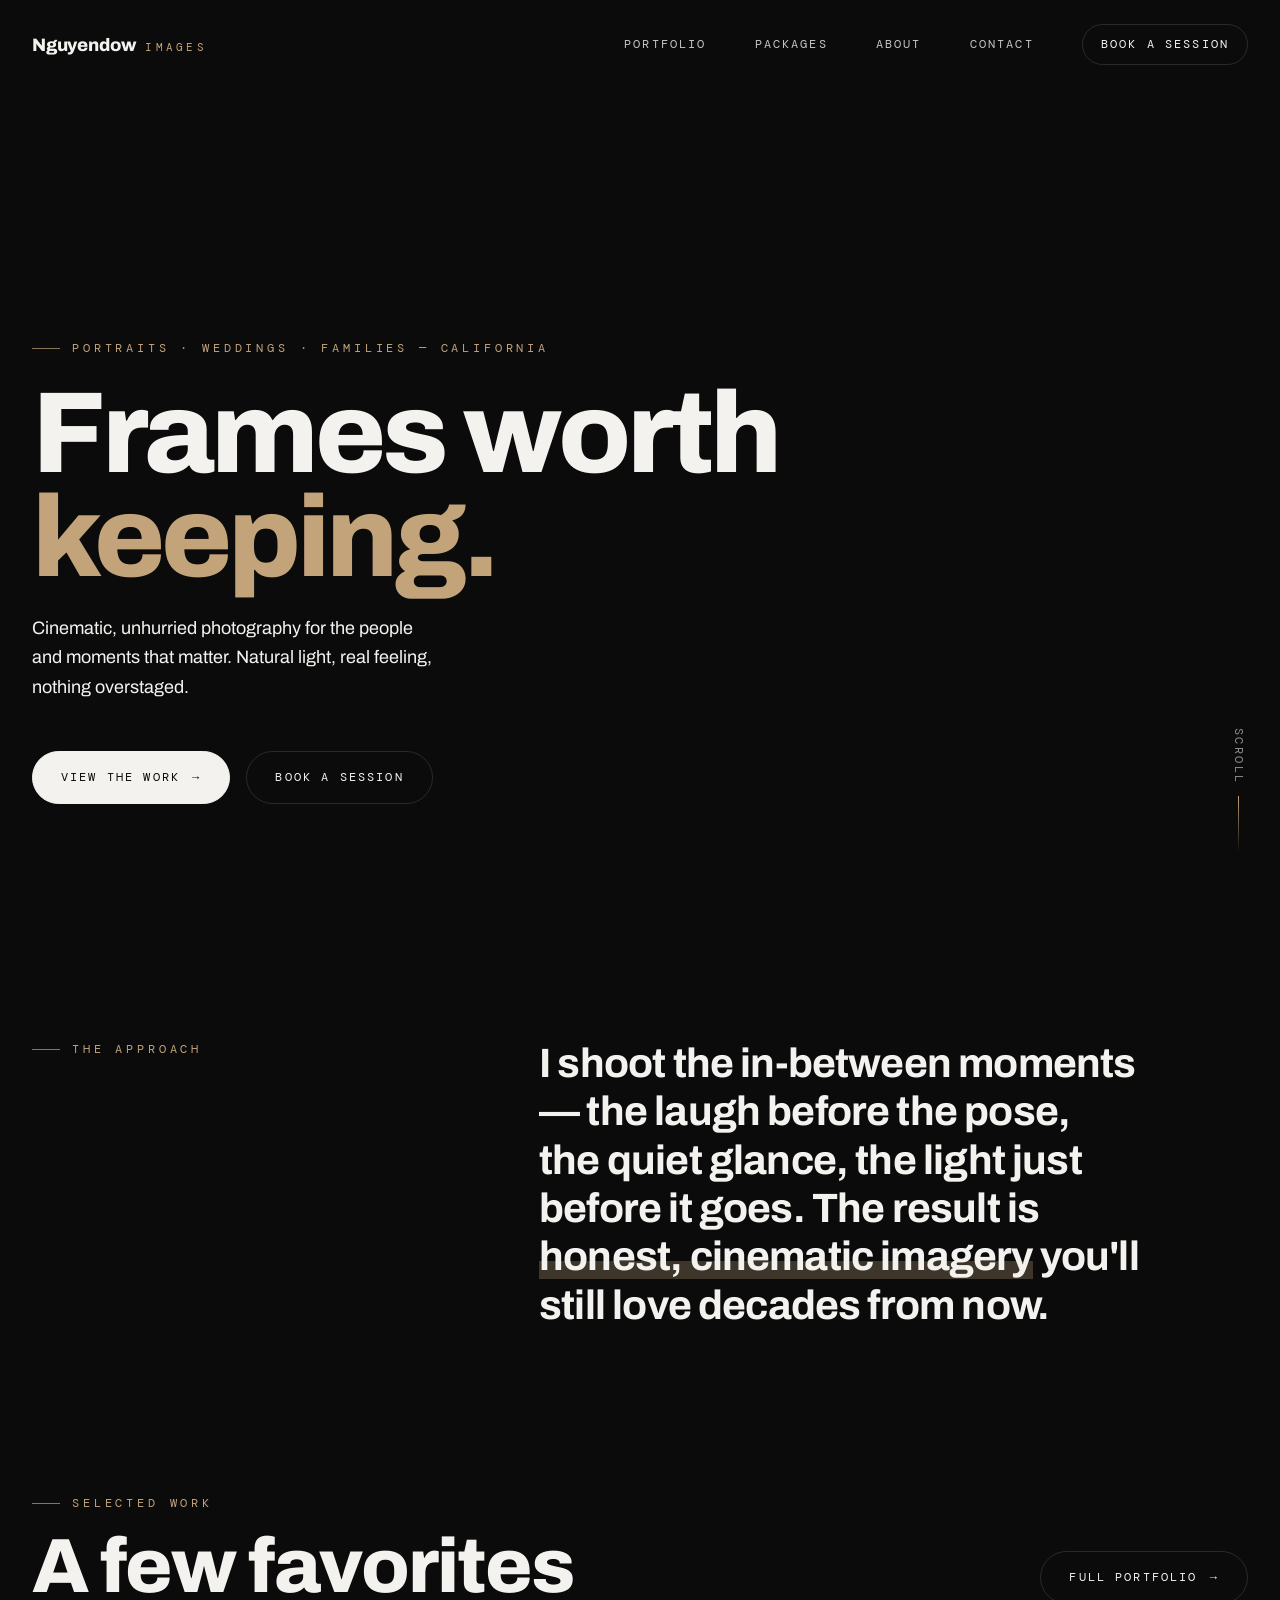
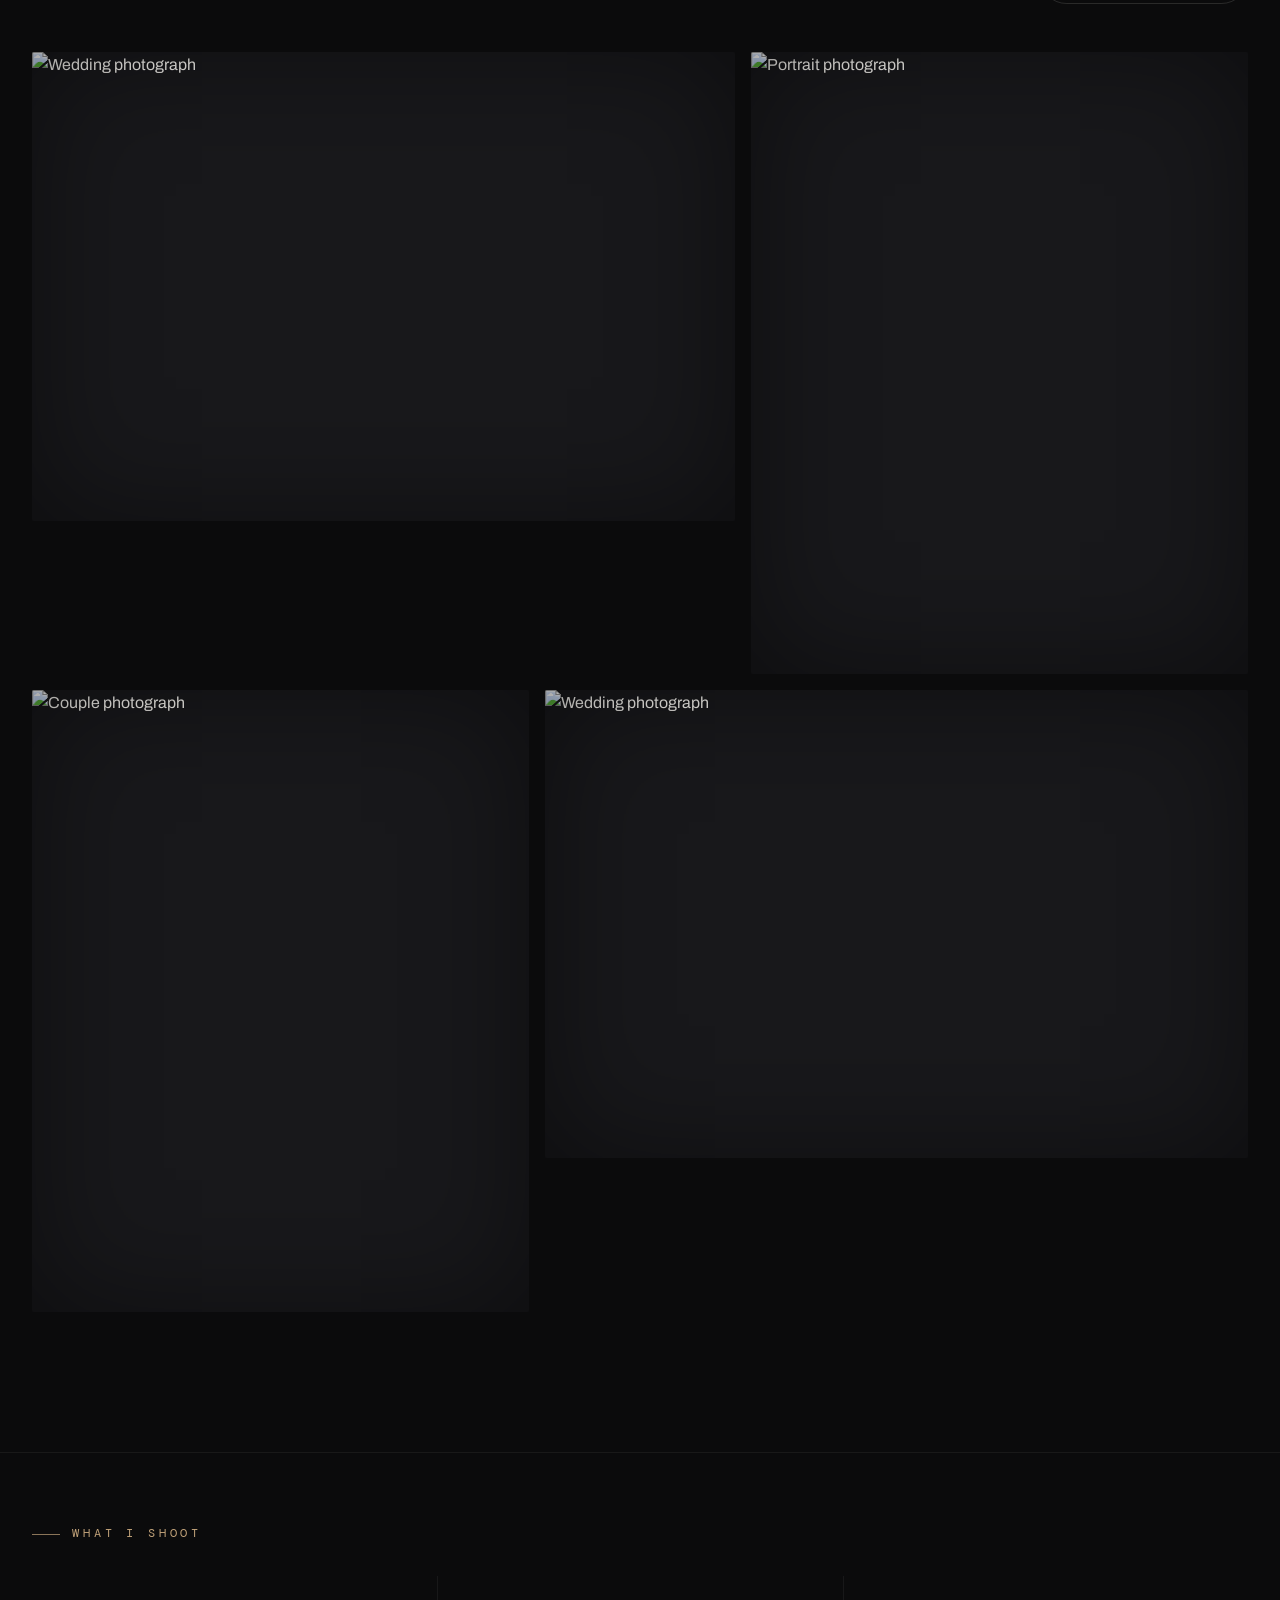
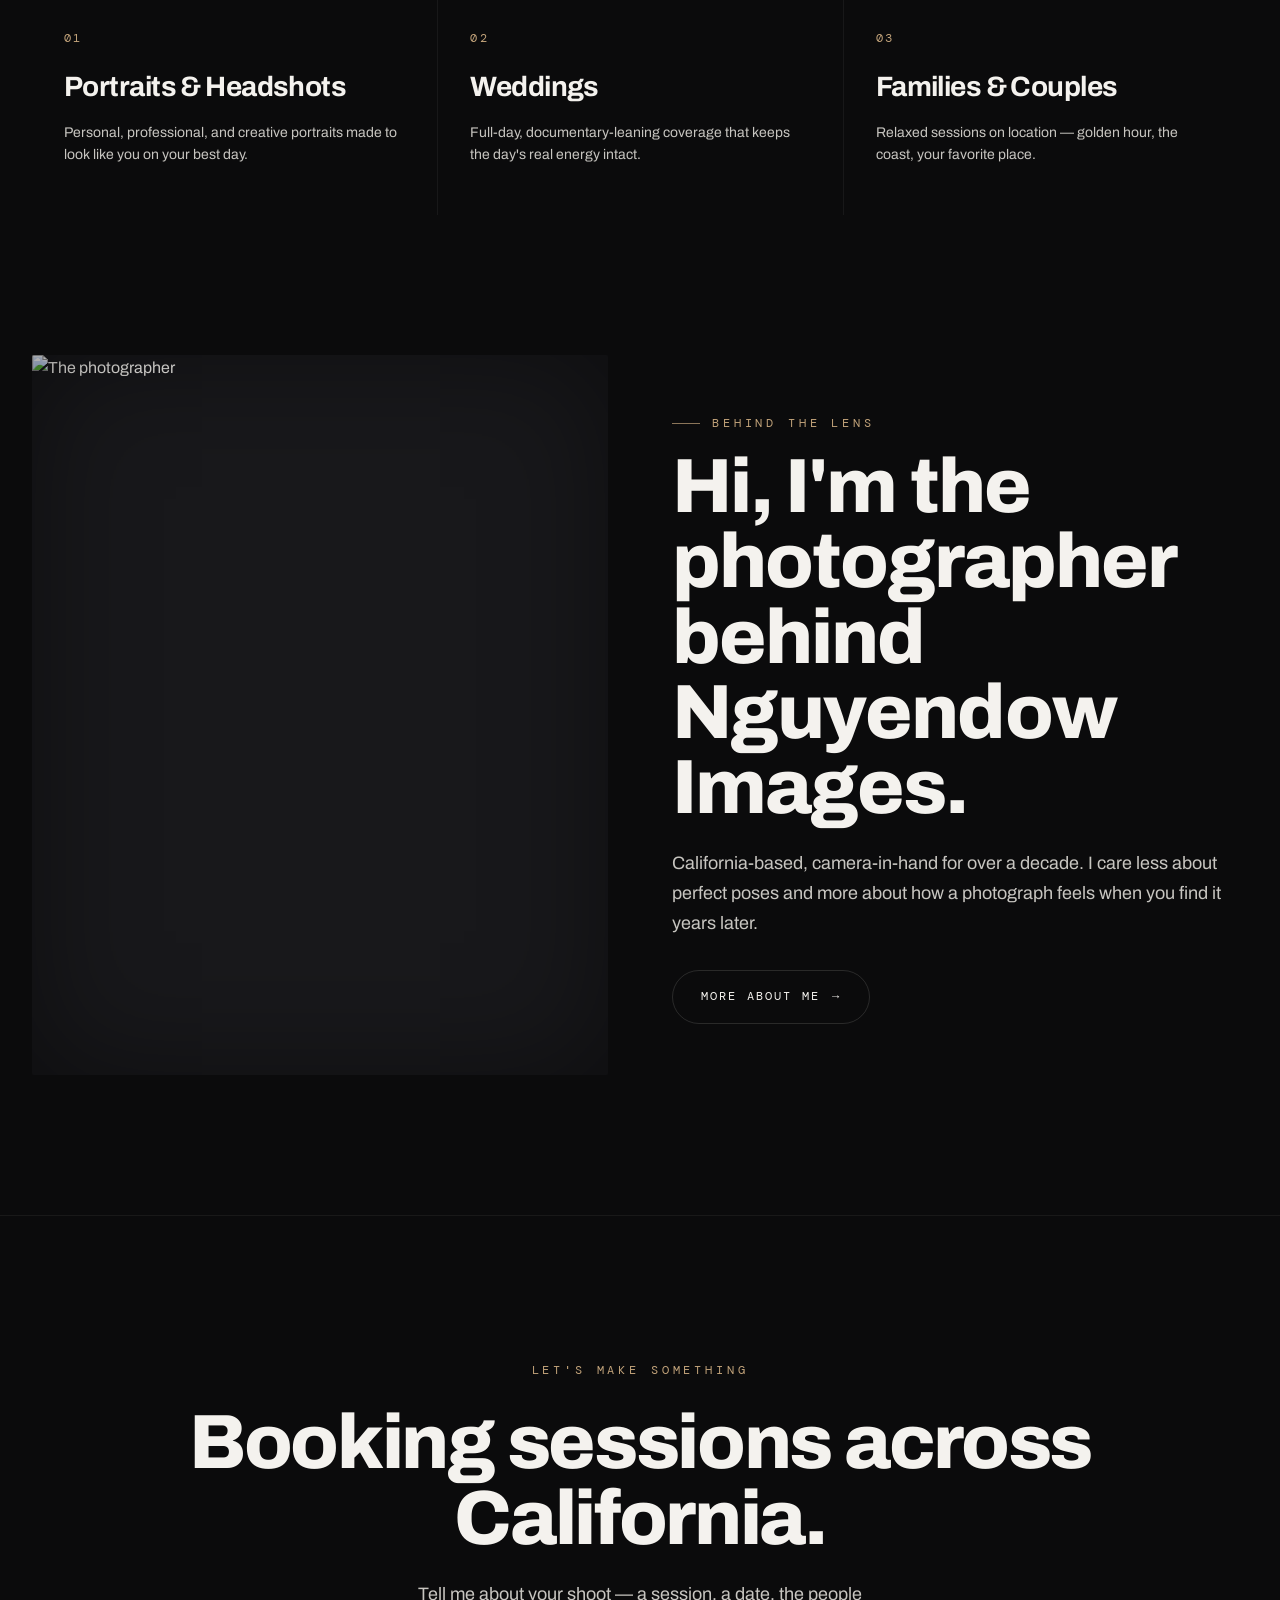
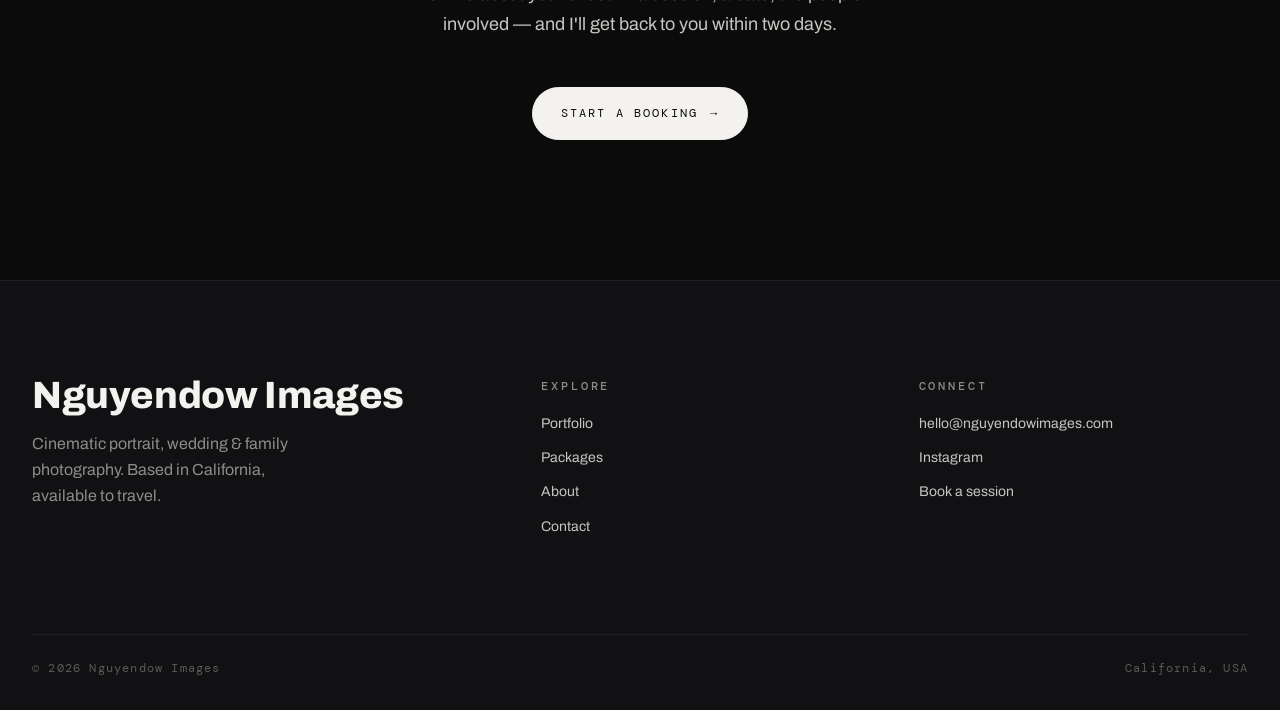
==== index.html @ 04799513 "Add files via upload" ====
<!DOCTYPE html>
<html lang="en">
<head>
<meta charset="UTF-8" />
<meta name="viewport" content="width=device-width, initial-scale=1.0" />
<title>Nguyendow Images — Cinematic Photography · California</title>
<meta name="description" content="Cinematic portrait, wedding, and family photography based in California. Frames worth keeping." />
<link rel="preconnect" href="https://fonts.googleapis.com" />
<link rel="preconnect" href="https://fonts.gstatic.com" crossorigin />
<link rel="stylesheet" href="styles.css" />
<style>
  /* ---- HERO ---- */
  .hero { position: relative; min-height: 100svh; display: flex; align-items: flex-end; overflow: hidden; }
  .hero-bg { position: absolute; inset: 0; z-index: 0; }
  .hero-bg img { width: 100%; height: 100%; object-fit: cover; transform: scale(1.04); animation: heroPan 22s ease-in-out infinite alternate; }
  @keyframes heroPan { from { transform: scale(1.04) translate3d(0,0,0); } to { transform: scale(1.12) translate3d(-2%, -1.5%, 0); } }
  @media (prefers-reduced-motion: reduce){ .hero-bg img { animation: none; } }
  .hero-bg::after { content:""; position:absolute; inset:0;
    background: linear-gradient(180deg, rgba(11,11,12,0.55) 0%, rgba(11,11,12,0.15) 35%, rgba(11,11,12,0.35) 70%, rgba(11,11,12,0.95) 100%); }
  .hero-inner { position: relative; z-index: 2; width: 100%; max-width: var(--max); margin-inline: auto; padding: 120px var(--sp-6) var(--sp-9); }
  .hero h1 { font-size: var(--fs-hero); font-weight: 800; line-height: 0.9; letter-spacing: -0.035em; max-width: 14ch; margin: var(--sp-5) 0 var(--sp-5); }
  .hero h1 em { font-style: normal; color: var(--accent); }
  .hero .lead { max-width: 46ch; color: var(--text); }
  .hero-cta { display: flex; flex-wrap: wrap; gap: var(--sp-4); margin-top: var(--sp-7); }
  .scroll-cue { position: absolute; right: var(--sp-6); bottom: var(--sp-7); z-index: 2; font-family: var(--mono); font-size: var(--fs-xs); letter-spacing: 0.2em; text-transform: uppercase; color: var(--text-2); writing-mode: vertical-rl; display: flex; align-items: center; gap: var(--sp-3); }
  .scroll-cue::after { content:""; display:block; width: 1px; height: 56px; background: linear-gradient(var(--accent), transparent); }
  @media (max-width: 880px){ .scroll-cue { display: none; } }

  /* ---- statement ---- */
  .statement { display: grid; grid-template-columns: 1fr 1.6fr; gap: var(--sp-8); align-items: start; }
  .statement .big { font-family: var(--display); font-weight: 700; font-size: clamp(1.7rem, 3.2vw, 2.7rem); line-height: 1.18; letter-spacing: -0.02em; color: var(--text); text-wrap: balance; }
  .statement .big mark { background: linear-gradient(transparent 60%, rgba(194,163,122,0.28) 60%); color: inherit; }
  @media (max-width: 880px){ .statement { grid-template-columns: 1fr; gap: var(--sp-5); } }

  /* ---- selected work ---- */
  .work-head { display: flex; justify-content: space-between; align-items: flex-end; gap: var(--sp-5); margin-bottom: var(--sp-7); }
  .work-grid { display: grid; grid-template-columns: repeat(12, 1fr); gap: var(--sp-4); }
  .work-grid .frame { border-radius: 2px; }
  .w-a { grid-column: span 7; aspect-ratio: 3/2; }
  .w-b { grid-column: span 5; aspect-ratio: 4/5; }
  .w-c { grid-column: span 5; aspect-ratio: 4/5; }
  .w-d { grid-column: span 7; aspect-ratio: 3/2; }
  .w-cap { position: absolute; left: var(--sp-4); bottom: var(--sp-4); z-index: 3; font-family: var(--mono); font-size: var(--fs-xs); letter-spacing: 0.18em; text-transform: uppercase; color: var(--text); opacity: 0; transform: translateY(8px); transition: opacity .4s var(--ease), transform .4s var(--ease); }
  .frame:hover .w-cap { opacity: 1; transform: none; }
  @media (max-width: 720px){ .w-a, .w-b, .w-c, .w-d { grid-column: span 12; } }

  /* ---- services ---- */
  .services { border-top: 1px solid var(--line-2); }
  .svc-grid { display: grid; grid-template-columns: repeat(3, 1fr); }
  .svc { padding: var(--sp-7) var(--sp-6); border-left: 1px solid var(--line-2); transition: background .5s var(--ease); }
  .svc:first-child { border-left: 0; }
  .svc:hover { background: var(--bg-1); }
  .svc .num { font-family: var(--mono); font-size: var(--fs-xs); letter-spacing: 0.2em; color: var(--accent); }
  .svc h3 { font-size: var(--fs-xl); margin: var(--sp-4) 0 var(--sp-3); }
  .svc p { font-size: var(--fs-sm); margin: 0; }
  @media (max-width: 880px){ .svc-grid { grid-template-columns: 1fr; } .svc { border-left: 0; border-top: 1px solid var(--line-2); } .svc:first-child { border-top: 0; } }

  /* ---- about teaser ---- */
  .about-teaser { display: grid; grid-template-columns: 1fr 1fr; gap: var(--sp-8); align-items: center; }
  .about-teaser .frame { aspect-ratio: 4/5; border-radius: 2px; }
  @media (max-width: 880px){ .about-teaser { grid-template-columns: 1fr; gap: var(--sp-6); } }

  /* ---- CTA band ---- */
  .cta-band { text-align: center; border-top: 1px solid var(--line-2); }
  .cta-band h2 { font-size: var(--fs-3xl); font-weight: 800; letter-spacing: -0.03em; line-height: 0.98; margin-bottom: var(--sp-5); }
  .cta-band p { max-width: 48ch; margin-inline: auto; }
</style>
</head>
<body>

<!-- NAV -->
<nav class="nav">
  <a class="brand" href="index.html">Nguyendow<span class="mark">Images</span></a>
  <div class="nav-links" id="navLinks">
    <a href="gallery.html">Portfolio</a>
    <a href="packages.html">Packages</a>
    <a href="about.html">About</a>
    <a href="contact.html">Contact</a>
    <a href="contact.html" class="nav-cta">Book a session</a>
  </div>
  <button class="nav-toggle" aria-label="Menu" aria-expanded="false"><span></span><span></span><span></span></button>
</nav>

<!-- HERO -->
<header class="hero" data-screen-label="Landing — Hero">
  <div class="hero-bg"><img src="images/hero.jpg" alt="" /></div>
  <div class="hero-inner">
    <span class="eyebrow">Portraits · Weddings · Families — California</span>
    <h1 class="display">Frames worth <em>keeping.</em></h1>
    <p class="lead">Cinematic, unhurried photography for the people and moments that matter. Natural light, real feeling, nothing overstaged.</p>
    <div class="hero-cta">
      <a href="gallery.html" class="btn">View the work <span class="arr">→</span></a>
      <a href="contact.html" class="btn ghost">Book a session</a>
    </div>
  </div>
  <div class="scroll-cue">Scroll</div>
</header>

<!-- STATEMENT -->
<section class="section">
  <div class="wrap statement reveal">
    <span class="eyebrow">The approach</span>
    <p class="big">I shoot the in-between moments — the laugh before the pose, the quiet glance, the light just before it goes. The result is <mark>honest, cinematic imagery</mark> you'll still love decades from now.</p>
  </div>
</section>

<!-- SELECTED WORK -->
<section class="section" style="padding-top:0;">
  <div class="wrap">
    <div class="work-head reveal">
      <div>
        <span class="eyebrow">Selected work</span>
        <h2 class="section-title" style="margin-top:var(--sp-4);">A few favorites</h2>
      </div>
      <a href="gallery.html" class="btn ghost">Full portfolio <span class="arr">→</span></a>
    </div>
    <div class="work-grid reveal">
      <a href="gallery.html" class="frame w-a zoom"><img src="images/g2.jpg" alt="Wedding photograph" /><span class="w-cap">Wedding · Sonoma</span></a>
      <a href="gallery.html" class="frame w-b zoom"><img src="images/g1.jpg" alt="Portrait photograph" /><span class="w-cap">Portrait · Studio</span></a>
      <a href="gallery.html" class="frame w-c zoom"><img src="images/g4.jpg" alt="Couple photograph" /><span class="w-cap">Couple · Big Sur</span></a>
      <a href="gallery.html" class="frame w-d zoom"><img src="images/g8.jpg" alt="Wedding photograph" /><span class="w-cap">Wedding · Napa</span></a>
    </div>
  </div>
</section>

<!-- SERVICES -->
<section class="services">
  <div class="wrap" style="padding-block: var(--sp-8) 0;">
    <span class="eyebrow reveal">What I shoot</span>
  </div>
  <div class="wrap svc-grid reveal" style="margin-top: var(--sp-6);">
    <div class="svc">
      <span class="num">01</span>
      <h3>Portraits &amp; Headshots</h3>
      <p>Personal, professional, and creative portraits made to look like you on your best day.</p>
    </div>
    <div class="svc">
      <span class="num">02</span>
      <h3>Weddings</h3>
      <p>Full-day, documentary-leaning coverage that keeps the day's real energy intact.</p>
    </div>
    <div class="svc">
      <span class="num">03</span>
      <h3>Families &amp; Couples</h3>
      <p>Relaxed sessions on location — golden hour, the coast, your favorite place.</p>
    </div>
  </div>
</section>

<!-- ABOUT TEASER -->
<section class="section">
  <div class="wrap about-teaser">
    <div class="frame zoom reveal"><img src="images/about.jpg" alt="The photographer" /></div>
    <div class="reveal">
      <span class="eyebrow">Behind the lens</span>
      <h2 class="section-title" style="margin: var(--sp-4) 0 var(--sp-5);">Hi, I'm the photographer behind Nguyendow Images.</h2>
      <p class="lead">California-based, camera-in-hand for over a decade. I care less about perfect poses and more about how a photograph feels when you find it years later.</p>
      <a href="about.html" class="btn ghost" style="margin-top: var(--sp-4);">More about me <span class="arr">→</span></a>
    </div>
  </div>
</section>

<!-- CTA BAND -->
<section class="section cta-band">
  <div class="wrap reveal">
    <span class="eyebrow no-rule" style="justify-content:center;">Let's make something</span>
    <h2 style="margin-top: var(--sp-5);">Booking sessions across California.</h2>
    <p class="lead">Tell me about your shoot — a session, a date, the people involved — and I'll get back to you within two days.</p>
    <a href="contact.html" class="btn" style="margin-top: var(--sp-6);">Start a booking <span class="arr">→</span></a>
  </div>
</section>

<!-- FOOTER -->
<footer class="footer">
  <div class="wrap">
    <div class="footer-grid">
      <div>
        <div class="brand display">Nguyendow Images</div>
        <p class="muted" style="max-width: 32ch; margin-top: var(--sp-3);">Cinematic portrait, wedding &amp; family photography. Based in California, available to travel.</p>
      </div>
      <div>
        <h4>Explore</h4>
        <div class="footer-links">
          <a href="gallery.html">Portfolio</a>
          <a href="packages.html">Packages</a>
          <a href="about.html">About</a>
          <a href="contact.html">Contact</a>
        </div>
      </div>
      <div>
        <h4>Connect</h4>
        <div class="footer-links">
          <a href="mailto:hello@nguyendowimages.com">hello@nguyendowimages.com</a>
          <a href="https://instagram.com" target="_blank" rel="noopener">Instagram</a>
          <a href="contact.html">Book a session</a>
        </div>
      </div>
    </div>
    <div class="footer-bottom">
      <span>© 2026 Nguyendow Images</span>
      <span>California, USA</span>
    </div>
  </div>
</footer>

<script src="site.js"></script>
</body>
</html>
---- styles.css ----
/* =========================================================================
   Nguyendow Images — cinematic, editorial, dark.
   Shared stylesheet for all pages.
   ========================================================================= */

@import url('https://fonts.googleapis.com/css2?family=Archivo:wght@400;500;600;700;800;900&family=DM+Mono:wght@400;500&display=swap');

:root {
  /* ---- Ink & surface ---- */
  --bg:        #0B0B0C;
  --bg-1:      #111113;
  --bg-2:      #18181B;
  --bg-3:      #1F1F23;

  --text:      #F4F2EE;
  --text-1:    #C7C5C0;
  --text-2:    #8E8C88;
  --text-3:    #5C5A57;

  --line:      rgba(244,242,238,0.13);
  --line-2:    rgba(244,242,238,0.06);

  /* ---- single muted brass accent ---- */
  --accent:    #C2A37A;
  --accent-1:  #DAC0A0;

  /* ---- type ---- */
  --display:   'Archivo', system-ui, sans-serif;
  --body:      'Archivo', system-ui, sans-serif;
  --mono:      'DM Mono', ui-monospace, monospace;

  /* ---- scale ---- */
  --fs-xs:   12px;
  --fs-sm:   14px;
  --fs-base: 16px;
  --fs-md:   18px;
  --fs-lg:   22px;
  --fs-xl:   28px;
  --fs-2xl:  38px;
  --fs-3xl:  clamp(2.6rem, 6vw, 5rem);
  --fs-hero: clamp(3rem, 9vw, 8.5rem);

  /* ---- spacing ---- */
  --sp-1: 4px;  --sp-2: 8px;  --sp-3: 12px; --sp-4: 16px;
  --sp-5: 24px; --sp-6: 32px; --sp-7: 48px; --sp-8: 64px;
  --sp-9: 96px; --sp-10: 140px;

  --max:     1320px;
  --max-read: 720px;

  --ease:    cubic-bezier(0.22, 1, 0.36, 1);
  --dur:     .5s;
}

*, *::before, *::after { box-sizing: border-box; }

html { scroll-behavior: smooth; }

body {
  margin: 0;
  background: var(--bg);
  color: var(--text);
  font-family: var(--body);
  font-size: var(--fs-base);
  line-height: 1.6;
  -webkit-font-smoothing: antialiased;
  text-rendering: optimizeLegibility;
  overflow-x: hidden;
}

img { display: block; max-width: 100%; }
a { color: inherit; text-decoration: none; }

::selection { background: var(--accent); color: #0B0B0C; }

/* ---- type primitives ---- */
.eyebrow {
  font-family: var(--mono);
  font-size: var(--fs-xs);
  letter-spacing: 0.32em;
  text-transform: uppercase;
  color: var(--accent);
  display: inline-flex;
  align-items: center;
  gap: var(--sp-3);
}
.eyebrow::before {
  content: "";
  width: 28px;
  height: 1px;
  background: var(--accent);
  opacity: .7;
}
.eyebrow.no-rule::before { display: none; }

.display {
  font-family: var(--display);
  font-weight: 800;
  letter-spacing: -0.025em;
  line-height: 0.94;
  margin: 0;
  text-wrap: balance;
}

h1, h2, h3 { font-family: var(--display); margin: 0; letter-spacing: -0.02em; }

.section-title {
  font-weight: 800;
  font-size: var(--fs-3xl);
  line-height: 0.98;
  letter-spacing: -0.025em;
  text-wrap: balance;
}

p { margin: 0 0 var(--sp-4); color: var(--text-1); text-wrap: pretty; }
p.lead { font-size: var(--fs-md); color: var(--text-1); line-height: 1.65; }

.muted { color: var(--text-2); }
.accent { color: var(--accent); }

/* ---- layout ---- */
.wrap { width: 100%; max-width: var(--max); margin-inline: auto; padding-inline: var(--sp-6); }
.section { padding-block: var(--sp-10); }
@media (max-width: 720px){ .section { padding-block: var(--sp-9); } }

.divider { height: 1px; background: var(--line-2); border: 0; margin: 0; }

/* =========================================================================
   NAV
   ========================================================================= */
.nav {
  position: fixed; inset: 0 0 auto 0; z-index: 100;
  display: flex; align-items: center; justify-content: space-between;
  padding: var(--sp-5) var(--sp-6);
  transition: background var(--dur) var(--ease), padding var(--dur) var(--ease), border-color var(--dur) var(--ease);
  border-bottom: 1px solid transparent;
}
.nav.scrolled {
  background: rgba(11,11,12,0.82);
  backdrop-filter: blur(14px) saturate(140%);
  -webkit-backdrop-filter: blur(14px) saturate(140%);
  border-bottom-color: var(--line-2);
  padding-block: var(--sp-4);
}
.brand {
  font-family: var(--display);
  font-weight: 800;
  font-size: var(--fs-md);
  letter-spacing: -0.01em;
  display: flex; align-items: baseline; gap: .55em;
  line-height: 1;
}
.brand .mark {
  font-family: var(--mono);
  font-weight: 400;
  font-size: 11px;
  letter-spacing: 0.3em;
  color: var(--accent);
  text-transform: uppercase;
}
.nav-links { display: flex; align-items: center; gap: var(--sp-7); }
.nav-links a {
  font-family: var(--mono);
  font-size: var(--fs-xs);
  letter-spacing: 0.18em;
  text-transform: uppercase;
  color: var(--text-1);
  position: relative;
  padding-block: 4px;
  transition: color var(--dur) var(--ease);
}
.nav-links a::after {
  content:""; position:absolute; left:0; bottom:-2px; height:1px; width:0;
  background: var(--accent); transition: width .35s var(--ease);
}
.nav-links a:hover { color: var(--text); }
.nav-links a:hover::after, .nav-links a[aria-current="page"]::after { width: 100%; }
.nav-links a[aria-current="page"] { color: var(--text); }

.nav-cta {
  font-family: var(--mono) !important;
  border: 1px solid var(--line);
  border-radius: 999px;
  padding: 10px 18px !important;
  color: var(--text) !important;
  transition: border-color var(--dur) var(--ease), background var(--dur) var(--ease), color var(--dur) var(--ease);
}
.nav-cta::after { display: none !important; }
.nav-cta:hover { background: var(--accent); border-color: var(--accent); color: #0B0B0C !important; }

.nav-toggle { display: none; background: none; border: 0; cursor: pointer; padding: 8px; }
.nav-toggle span { display:block; width: 26px; height: 2px; background: var(--text); margin: 5px 0; transition: transform .3s var(--ease), opacity .3s var(--ease); }

@media (max-width: 880px){
  .nav-toggle { display: block; z-index: 120; }
  .nav-links {
    position: fixed; inset: 0; flex-direction: column;
    justify-content: center; gap: var(--sp-6);
    background: rgba(11,11,12,0.97);
    backdrop-filter: blur(8px);
    transform: translateY(-100%);
    transition: transform var(--dur) var(--ease);
    z-index: 110;
  }
  .nav-links.open { transform: translateY(0); }
  .nav-links a { font-size: var(--fs-md); letter-spacing: 0.12em; }
  body.menu-open .nav-toggle span:nth-child(1){ transform: translateY(7px) rotate(45deg); }
  body.menu-open .nav-toggle span:nth-child(2){ opacity: 0; }
  body.menu-open .nav-toggle span:nth-child(3){ transform: translateY(-7px) rotate(-45deg); }
}

/* =========================================================================
   BUTTONS
   ========================================================================= */
.btn {
  display: inline-flex; align-items: center; gap: var(--sp-3);
  font-family: var(--mono); font-size: var(--fs-xs);
  letter-spacing: 0.18em; text-transform: uppercase;
  padding: 16px 28px; border-radius: 999px;
  border: 1px solid var(--text); background: var(--text); color: #0B0B0C;
  cursor: pointer; transition: background var(--dur) var(--ease), color var(--dur) var(--ease), border-color var(--dur) var(--ease), transform var(--dur) var(--ease);
}
.btn:hover { background: var(--accent); border-color: var(--accent); color: #0B0B0C; }
.btn .arr { transition: transform .35s var(--ease); }
.btn:hover .arr { transform: translateX(5px); }

.btn.ghost { background: transparent; color: var(--text); border-color: var(--line); }
.btn.ghost:hover { background: transparent; color: var(--accent); border-color: var(--accent); }

/* =========================================================================
   FOOTER
   ========================================================================= */
.footer { background: var(--bg-1); border-top: 1px solid var(--line-2); padding-block: var(--sp-9) var(--sp-6); }
.footer-grid { display: grid; grid-template-columns: 1.4fr 1fr 1fr; gap: var(--sp-7); }
.footer-grid .display { font-size: var(--fs-2xl); margin-bottom: var(--sp-4); }
.footer h4 { font-family: var(--mono); font-weight: 500; font-size: var(--fs-xs); letter-spacing: 0.24em; text-transform: uppercase; color: var(--text-2); margin: 0 0 var(--sp-4); }
.footer-links { display: flex; flex-direction: column; gap: var(--sp-3); }
.footer-links a { color: var(--text-1); font-size: var(--fs-sm); transition: color .3s var(--ease); width: fit-content; }
.footer-links a:hover { color: var(--accent); }
.footer-bottom { display: flex; justify-content: space-between; align-items: center; gap: var(--sp-4); margin-top: var(--sp-9); padding-top: var(--sp-5); border-top: 1px solid var(--line-2); }
.footer-bottom span { font-family: var(--mono); font-size: var(--fs-xs); letter-spacing: 0.1em; color: var(--text-3); }
@media (max-width: 720px){ .footer-grid { grid-template-columns: 1fr; gap: var(--sp-6); } .footer-bottom { flex-direction: column; align-items: flex-start; } }

/* =========================================================================
   REVEAL ON SCROLL
   ========================================================================= */
.reveal { opacity: 0; transform: translateY(28px); transition: opacity .9s var(--ease), transform .9s var(--ease); }
.reveal.in { opacity: 1; transform: none; }
@media (prefers-reduced-motion: reduce){
  .reveal { opacity: 1; transform: none; transition: none; }
  html { scroll-behavior: auto; }
}

/* =========================================================================
   IMAGE FRAME (cinematic)
   ========================================================================= */
.frame { position: relative; overflow: hidden; background: var(--bg-2); }
.frame img { width: 100%; height: 100%; object-fit: cover; transition: transform 1.1s var(--ease), filter 1.1s var(--ease); }
.frame::after { content:""; position:absolute; inset:0; box-shadow: inset 0 0 120px rgba(0,0,0,0.45); pointer-events:none; }
a.frame:hover img, .frame.zoom:hover img { transform: scale(1.045); }
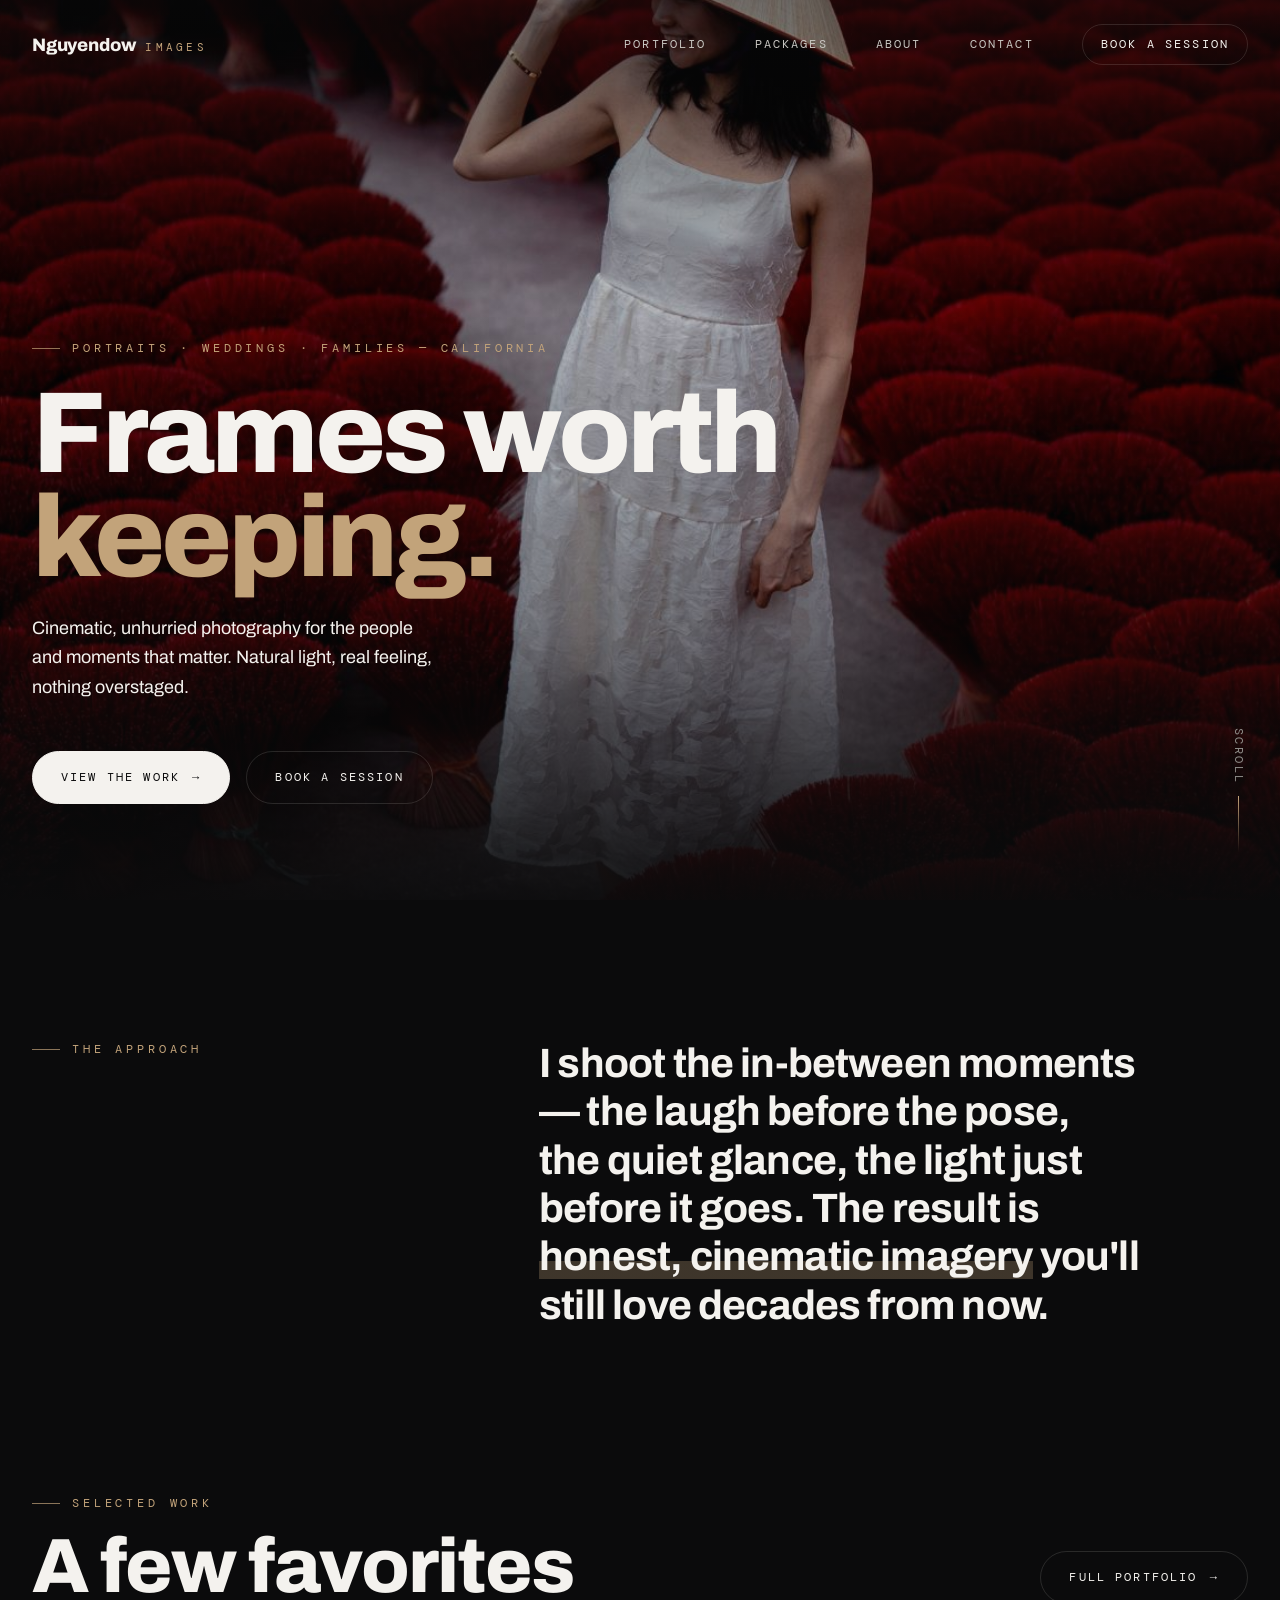
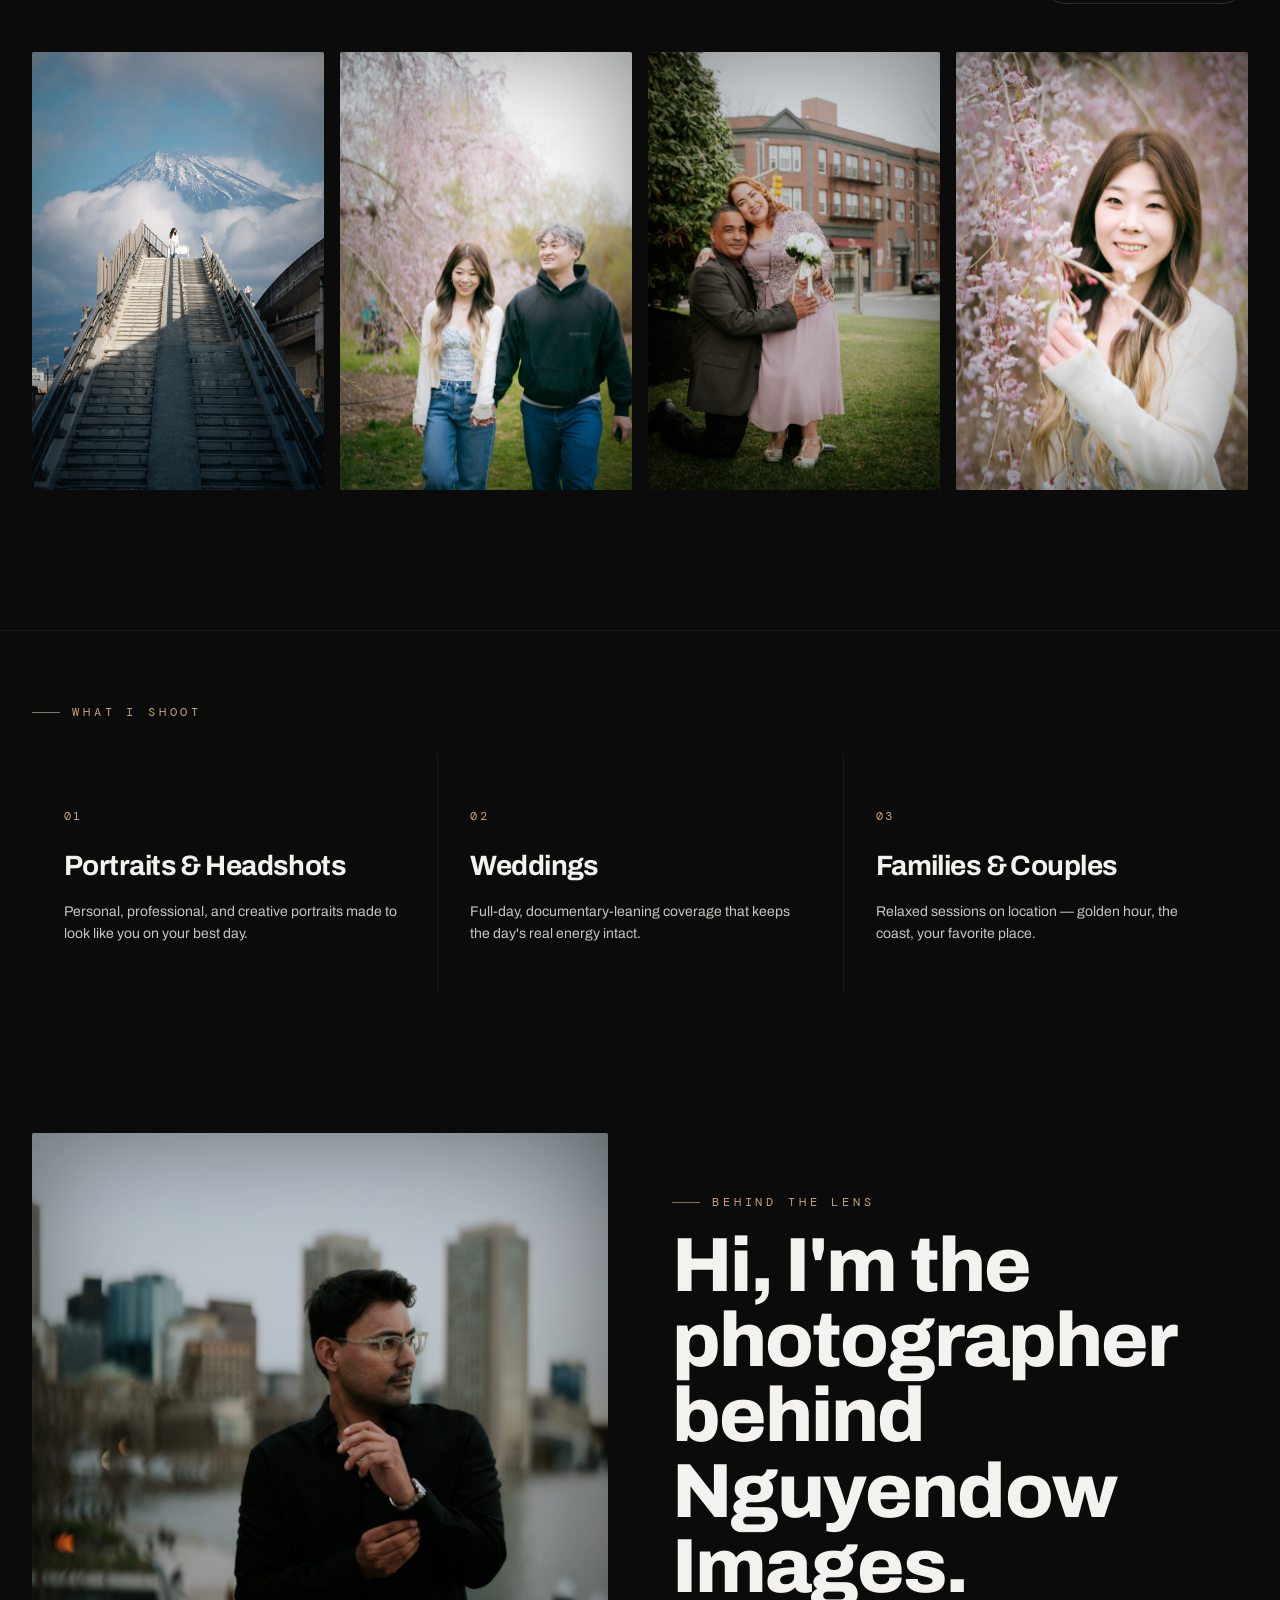
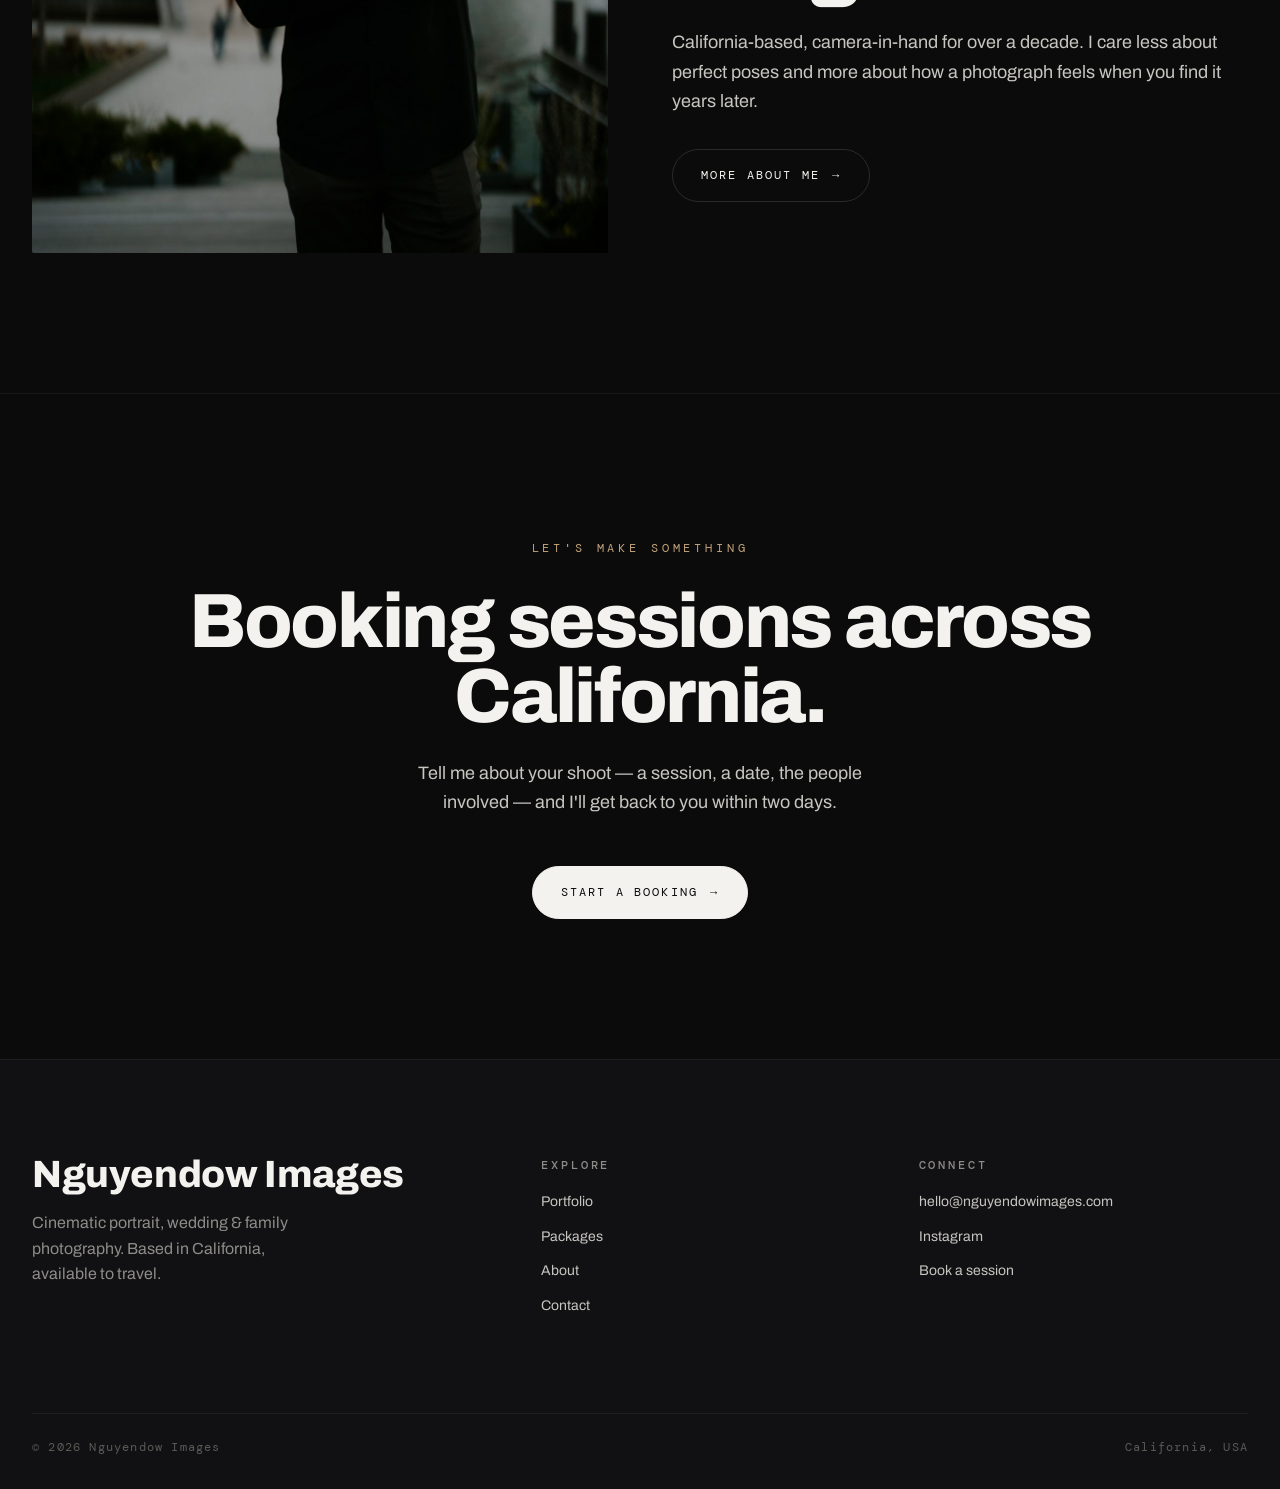
==== commit 058ccd2a: "changes changes" ====
--- a/index.html
+++ b/index.html
@@ -34,15 +34,12 @@
 
   /* ---- selected work ---- */
   .work-head { display: flex; justify-content: space-between; align-items: flex-end; gap: var(--sp-5); margin-bottom: var(--sp-7); }
-  .work-grid { display: grid; grid-template-columns: repeat(12, 1fr); gap: var(--sp-4); }
-  .work-grid .frame { border-radius: 2px; }
-  .w-a { grid-column: span 7; aspect-ratio: 3/2; }
-  .w-b { grid-column: span 5; aspect-ratio: 4/5; }
-  .w-c { grid-column: span 5; aspect-ratio: 4/5; }
-  .w-d { grid-column: span 7; aspect-ratio: 3/2; }
+  .work-grid { display: grid; grid-template-columns: repeat(4, 1fr); gap: var(--sp-4); }
+  .work-grid .frame { border-radius: 2px; aspect-ratio: 2/3; }
   .w-cap { position: absolute; left: var(--sp-4); bottom: var(--sp-4); z-index: 3; font-family: var(--mono); font-size: var(--fs-xs); letter-spacing: 0.18em; text-transform: uppercase; color: var(--text); opacity: 0; transform: translateY(8px); transition: opacity .4s var(--ease), transform .4s var(--ease); }
   .frame:hover .w-cap { opacity: 1; transform: none; }
-  @media (max-width: 720px){ .w-a, .w-b, .w-c, .w-d { grid-column: span 12; } }
+  @media (max-width: 860px){ .work-grid { grid-template-columns: 1fr 1fr; } }
+  @media (max-width: 480px){ .work-grid { grid-template-columns: 1fr; } }
 
   /* ---- services ---- */
   .services { border-top: 1px solid var(--line-2); }
@@ -83,7 +80,7 @@
 
 <!-- HERO -->
 <header class="hero" data-screen-label="Landing — Hero">
-  <div class="hero-bg"><img src="images/hero.jpg" alt="" /></div>
+  <div class="hero-bg"><img src="images/portrait20.jpg" alt="" style="object-position: 50% 22%;" /></div>
   <div class="hero-inner">
     <span class="eyebrow">Portraits · Weddings · Families — California</span>
     <h1 class="display">Frames worth <em>keeping.</em></h1>
@@ -115,10 +112,10 @@
       <a href="gallery.html" class="btn ghost">Full portfolio <span class="arr">→</span></a>
     </div>
     <div class="work-grid reveal">
-      <a href="gallery.html" class="frame w-a zoom"><img src="images/g2.jpg" alt="Wedding photograph" /><span class="w-cap">Wedding · Sonoma</span></a>
-      <a href="gallery.html" class="frame w-b zoom"><img src="images/g1.jpg" alt="Portrait photograph" /><span class="w-cap">Portrait · Studio</span></a>
-      <a href="gallery.html" class="frame w-c zoom"><img src="images/g4.jpg" alt="Couple photograph" /><span class="w-cap">Couple · Big Sur</span></a>
-      <a href="gallery.html" class="frame w-d zoom"><img src="images/g8.jpg" alt="Wedding photograph" /><span class="w-cap">Wedding · Napa</span></a>
+      <a href="gallery.html" class="frame zoom"><img src="images/portrait16.jpg" alt="Portrait photograph" /><span class="w-cap">Portrait · Mt. Fuji</span></a>
+      <a href="gallery.html" class="frame zoom"><img src="images/porrrait17.jpg" alt="Couple photograph" /><span class="w-cap">Couple · Cherry Blossoms</span></a>
+      <a href="gallery.html" class="frame zoom"><img src="images/portrait6.jpg" alt="Wedding photograph" /><span class="w-cap">Wedding · City Hall</span></a>
+      <a href="gallery.html" class="frame zoom"><img src="images/portrait13.jpg" alt="Portrait photograph" /><span class="w-cap">Portrait · Blossom Season</span></a>
     </div>
   </div>
 </section>
@@ -150,7 +147,7 @@
 <!-- ABOUT TEASER -->
 <section class="section">
   <div class="wrap about-teaser">
-    <div class="frame zoom reveal"><img src="images/about.jpg" alt="The photographer" /></div>
+    <div class="frame zoom reveal"><img src="images/aboutme.jpg" alt="The photographer" /></div>
     <div class="reveal">
       <span class="eyebrow">Behind the lens</span>
       <h2 class="section-title" style="margin: var(--sp-4) 0 var(--sp-5);">Hi, I'm the photographer behind Nguyendow Images.</h2>
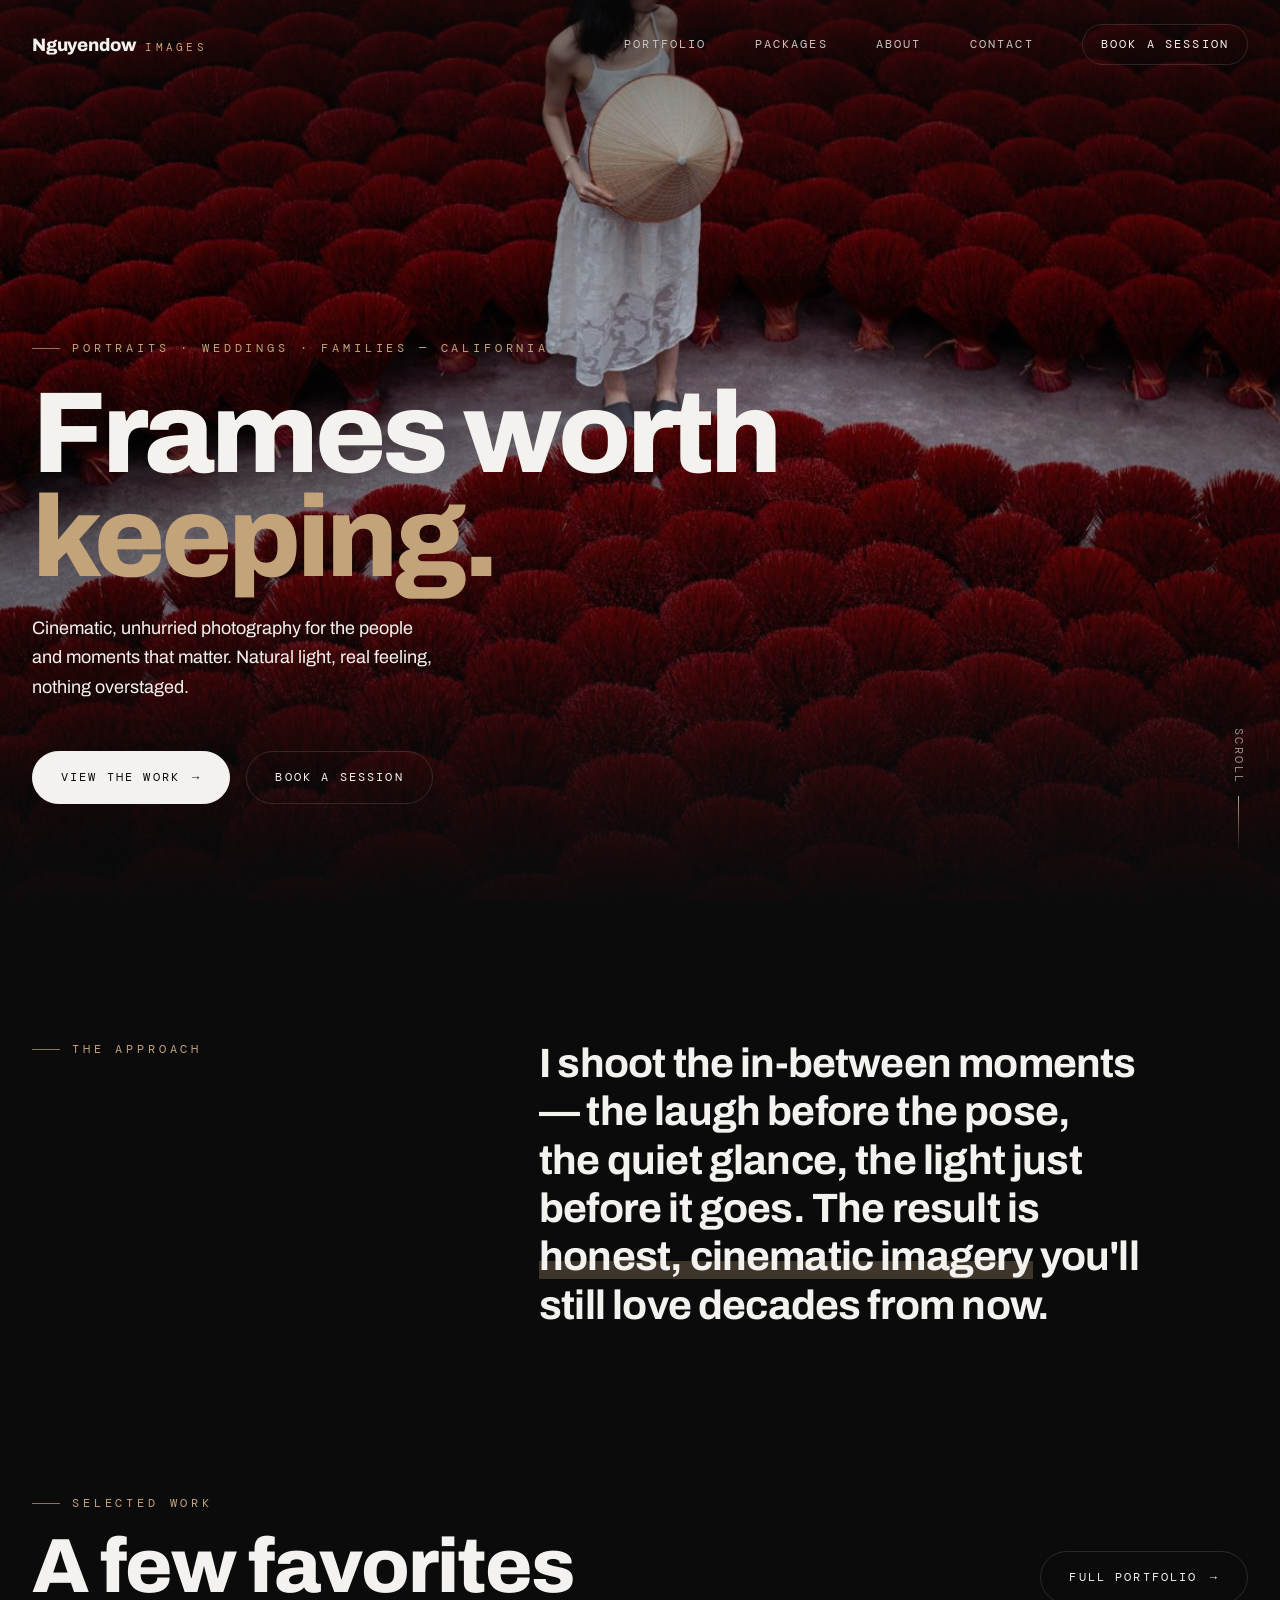
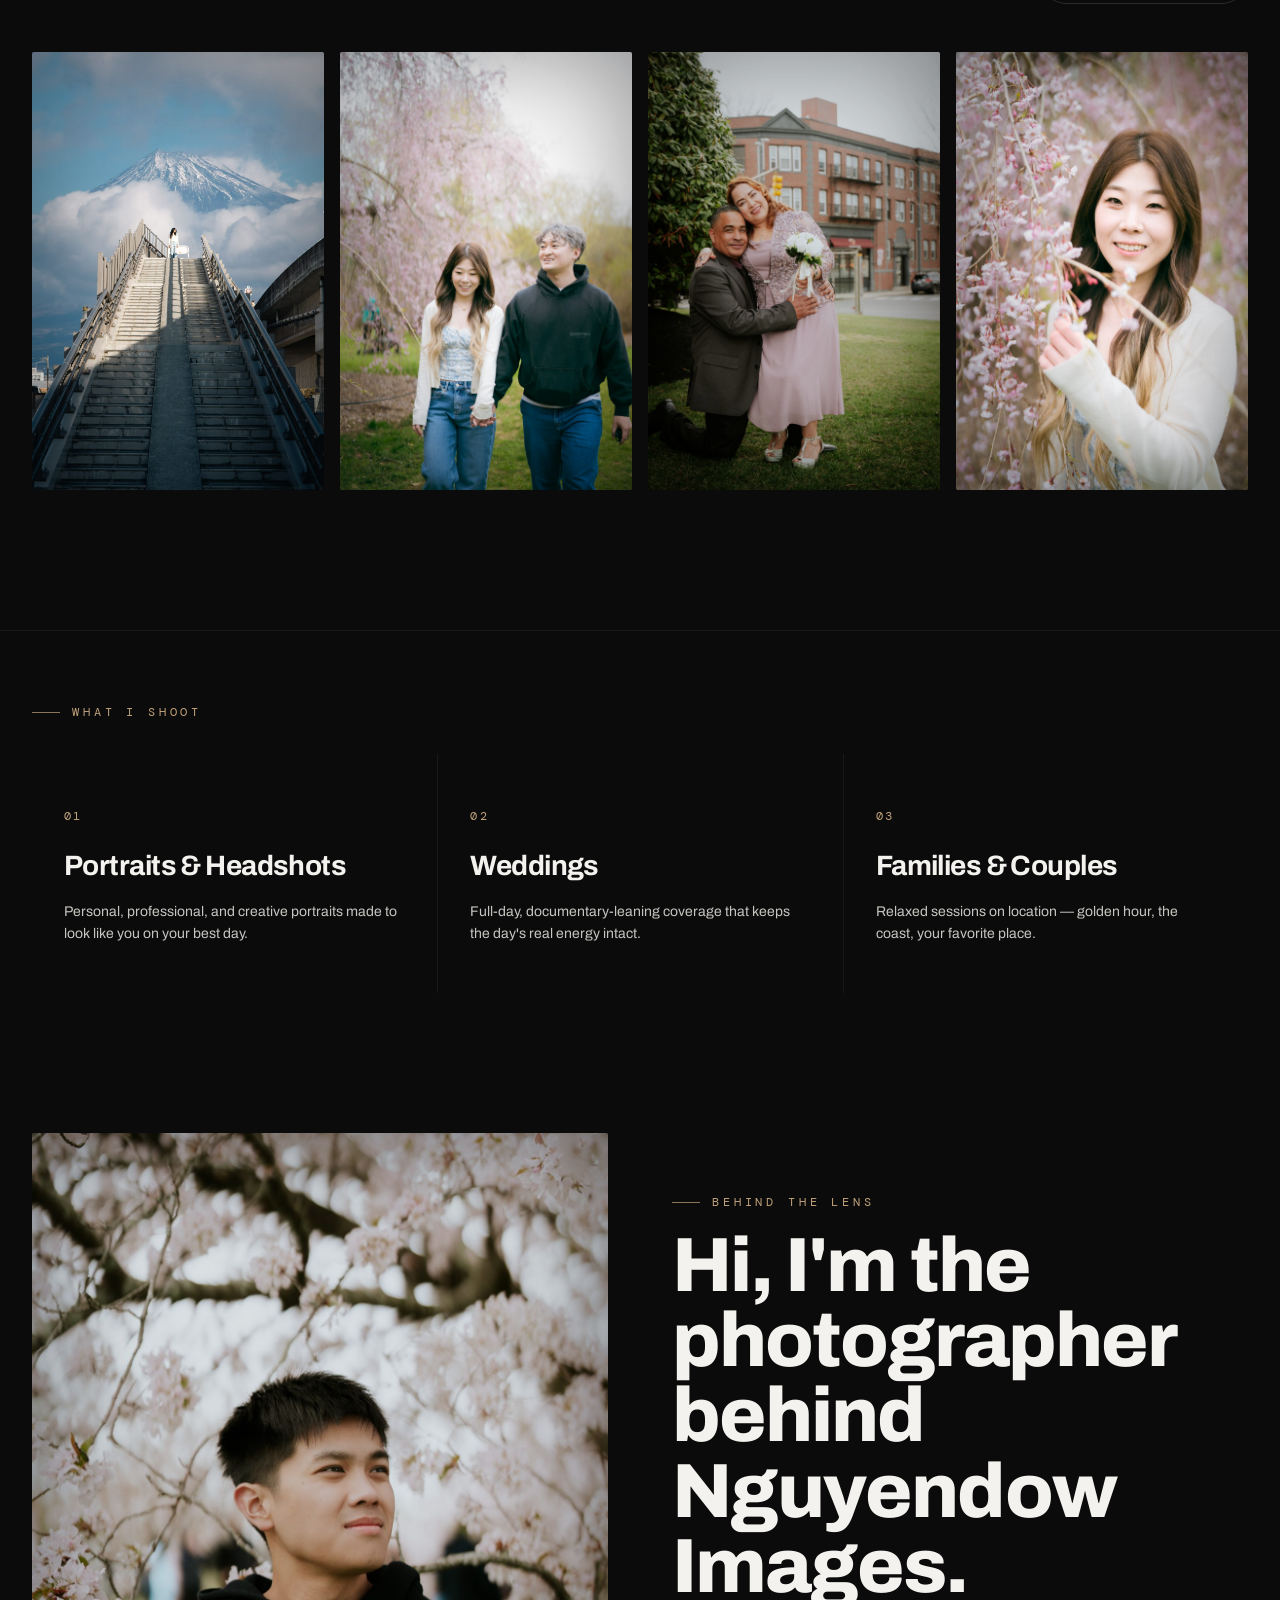
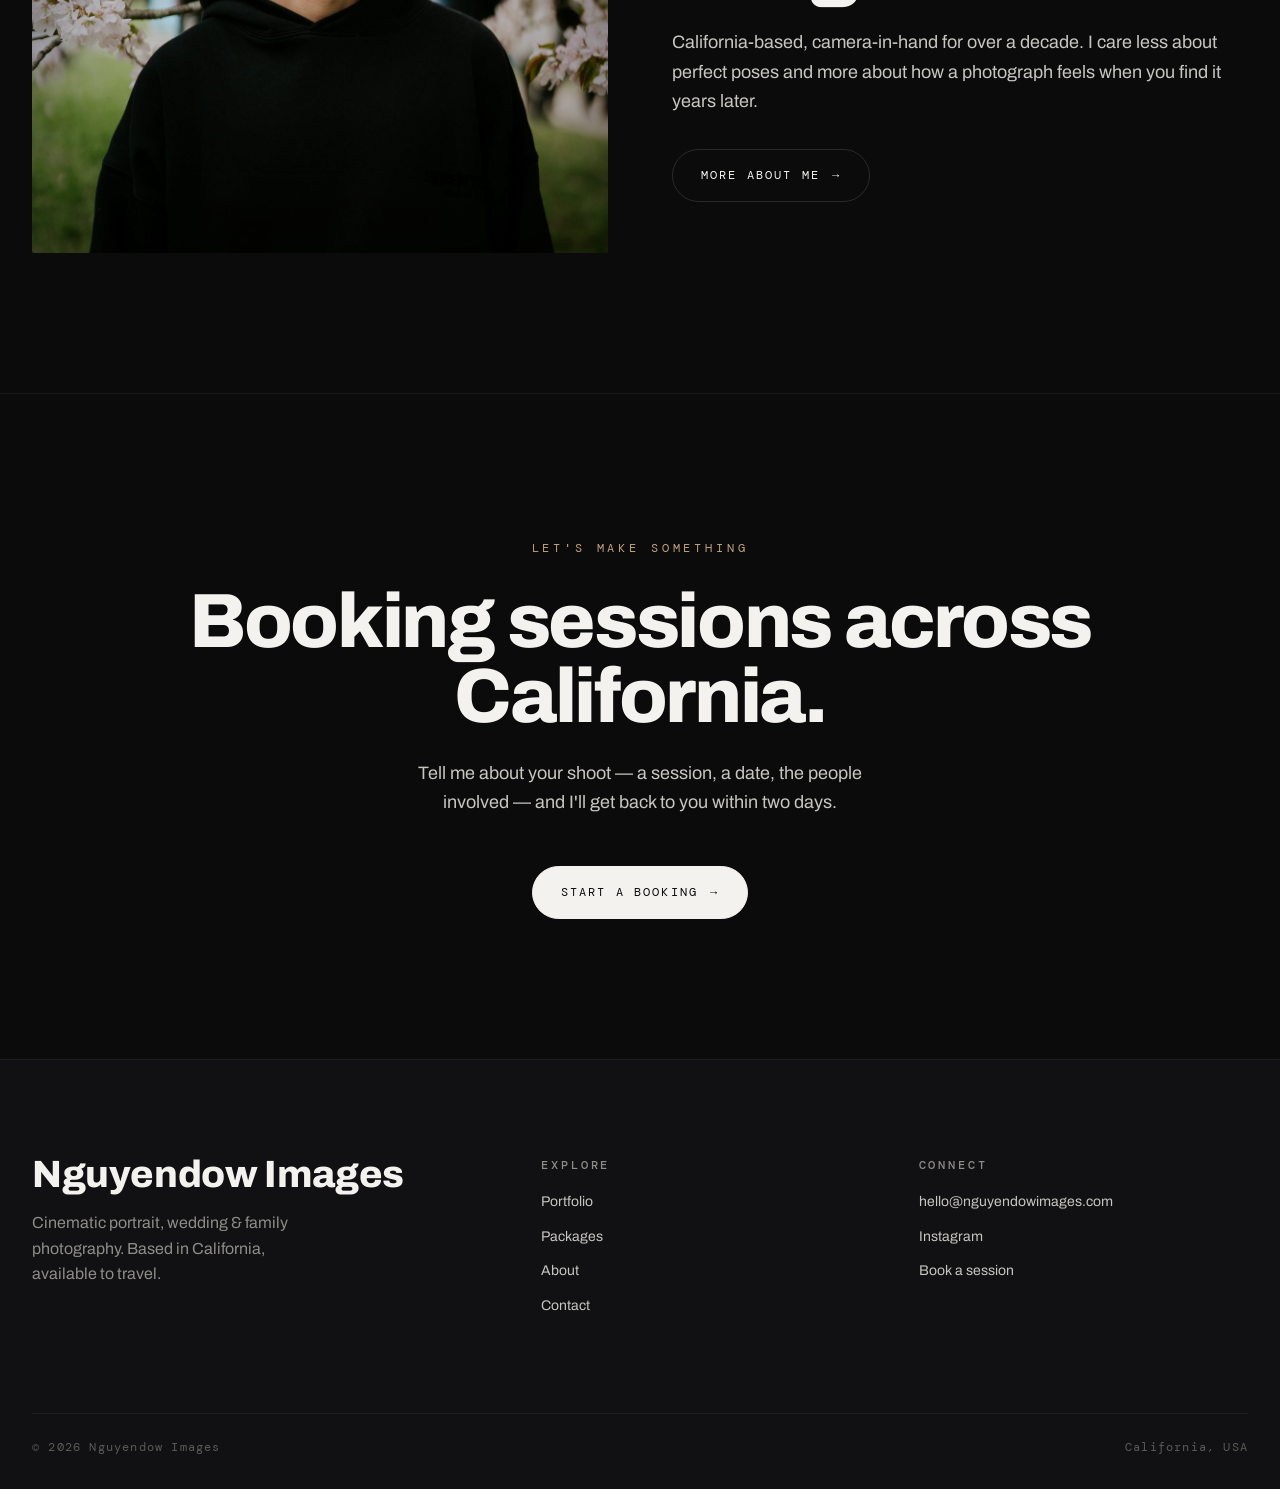
==== commit 625070a1: "Update index.html u" ====
--- a/index.html
+++ b/index.html
@@ -80,7 +80,7 @@
 
 <!-- HERO -->
 <header class="hero" data-screen-label="Landing — Hero">
-  <div class="hero-bg"><img src="images/portrait20.jpg" alt="" style="object-position: 50% 22%;" /></div>
+  <div class="hero-bg"><img src="images/family1.jpg" alt="" style="object-position: 50% 22%;" /></div>
   <div class="hero-inner">
     <span class="eyebrow">Portraits · Weddings · Families — California</span>
     <h1 class="display">Frames worth <em>keeping.</em></h1>
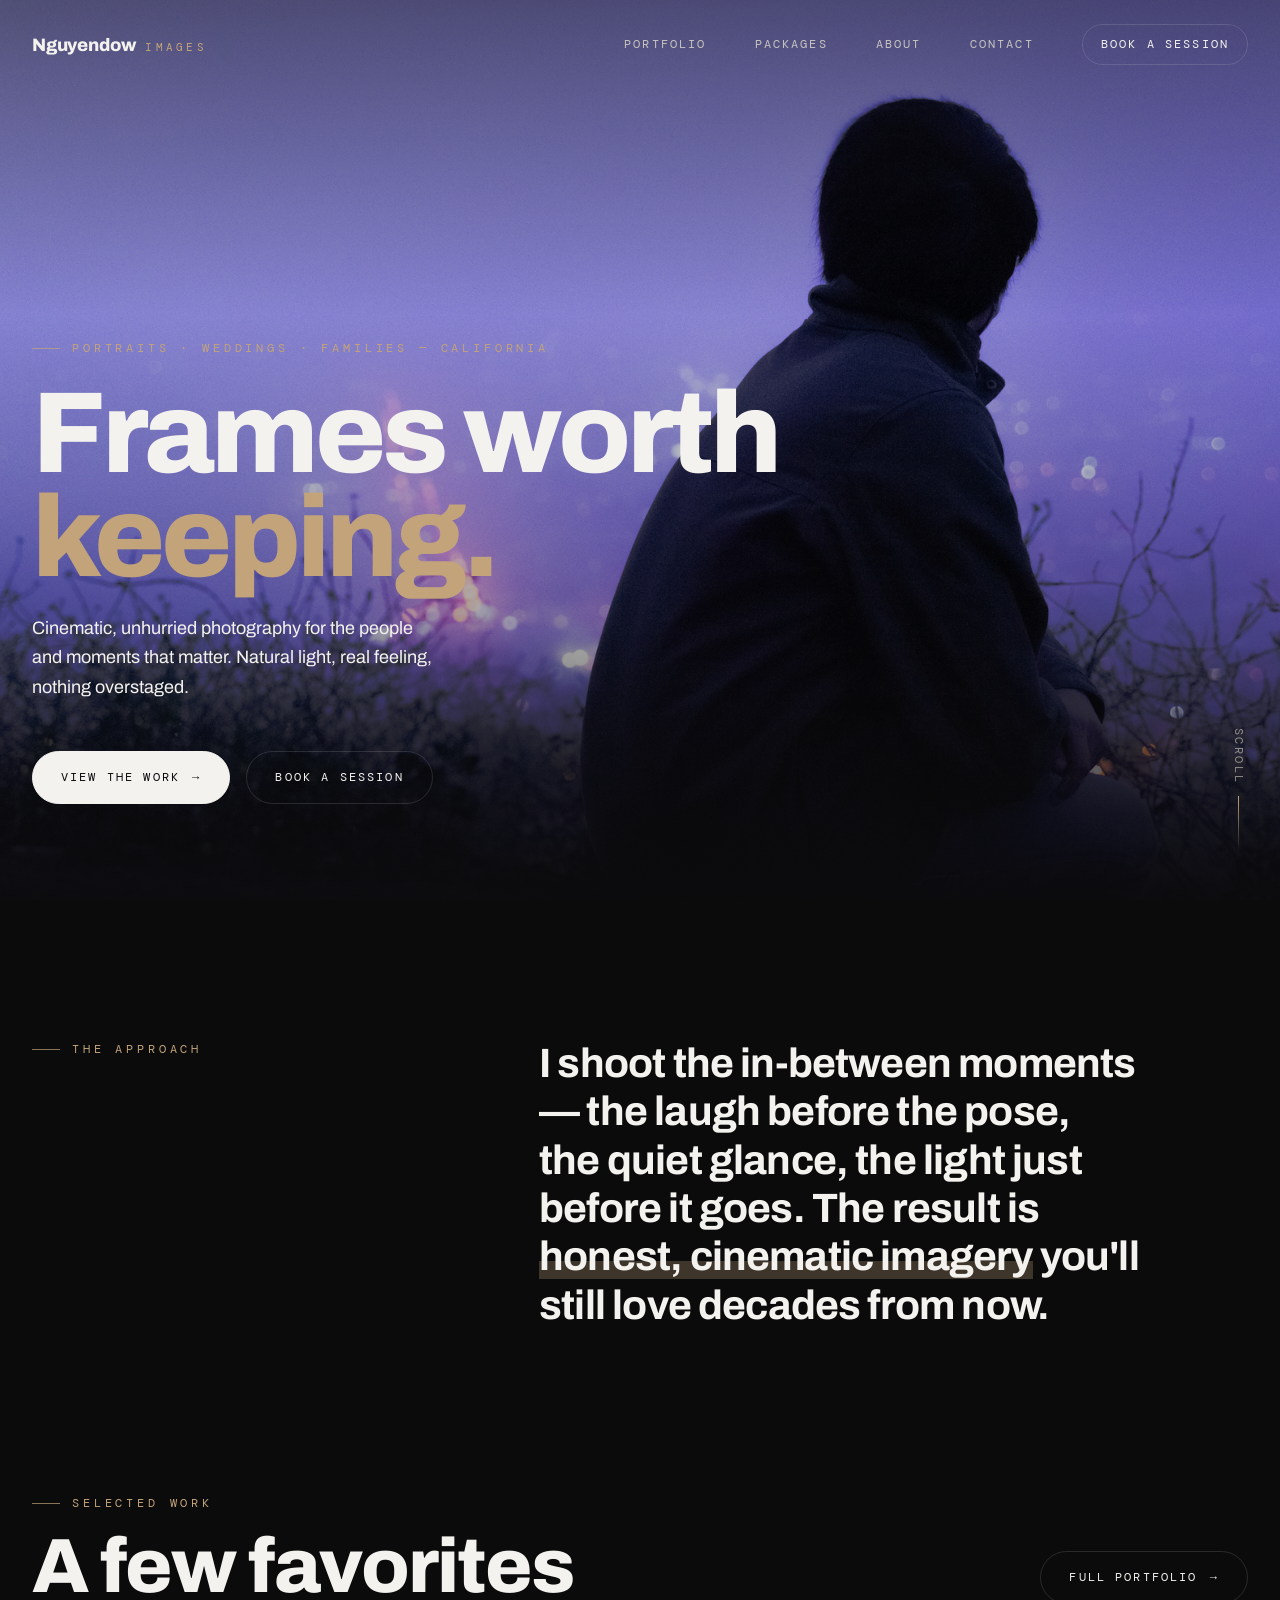
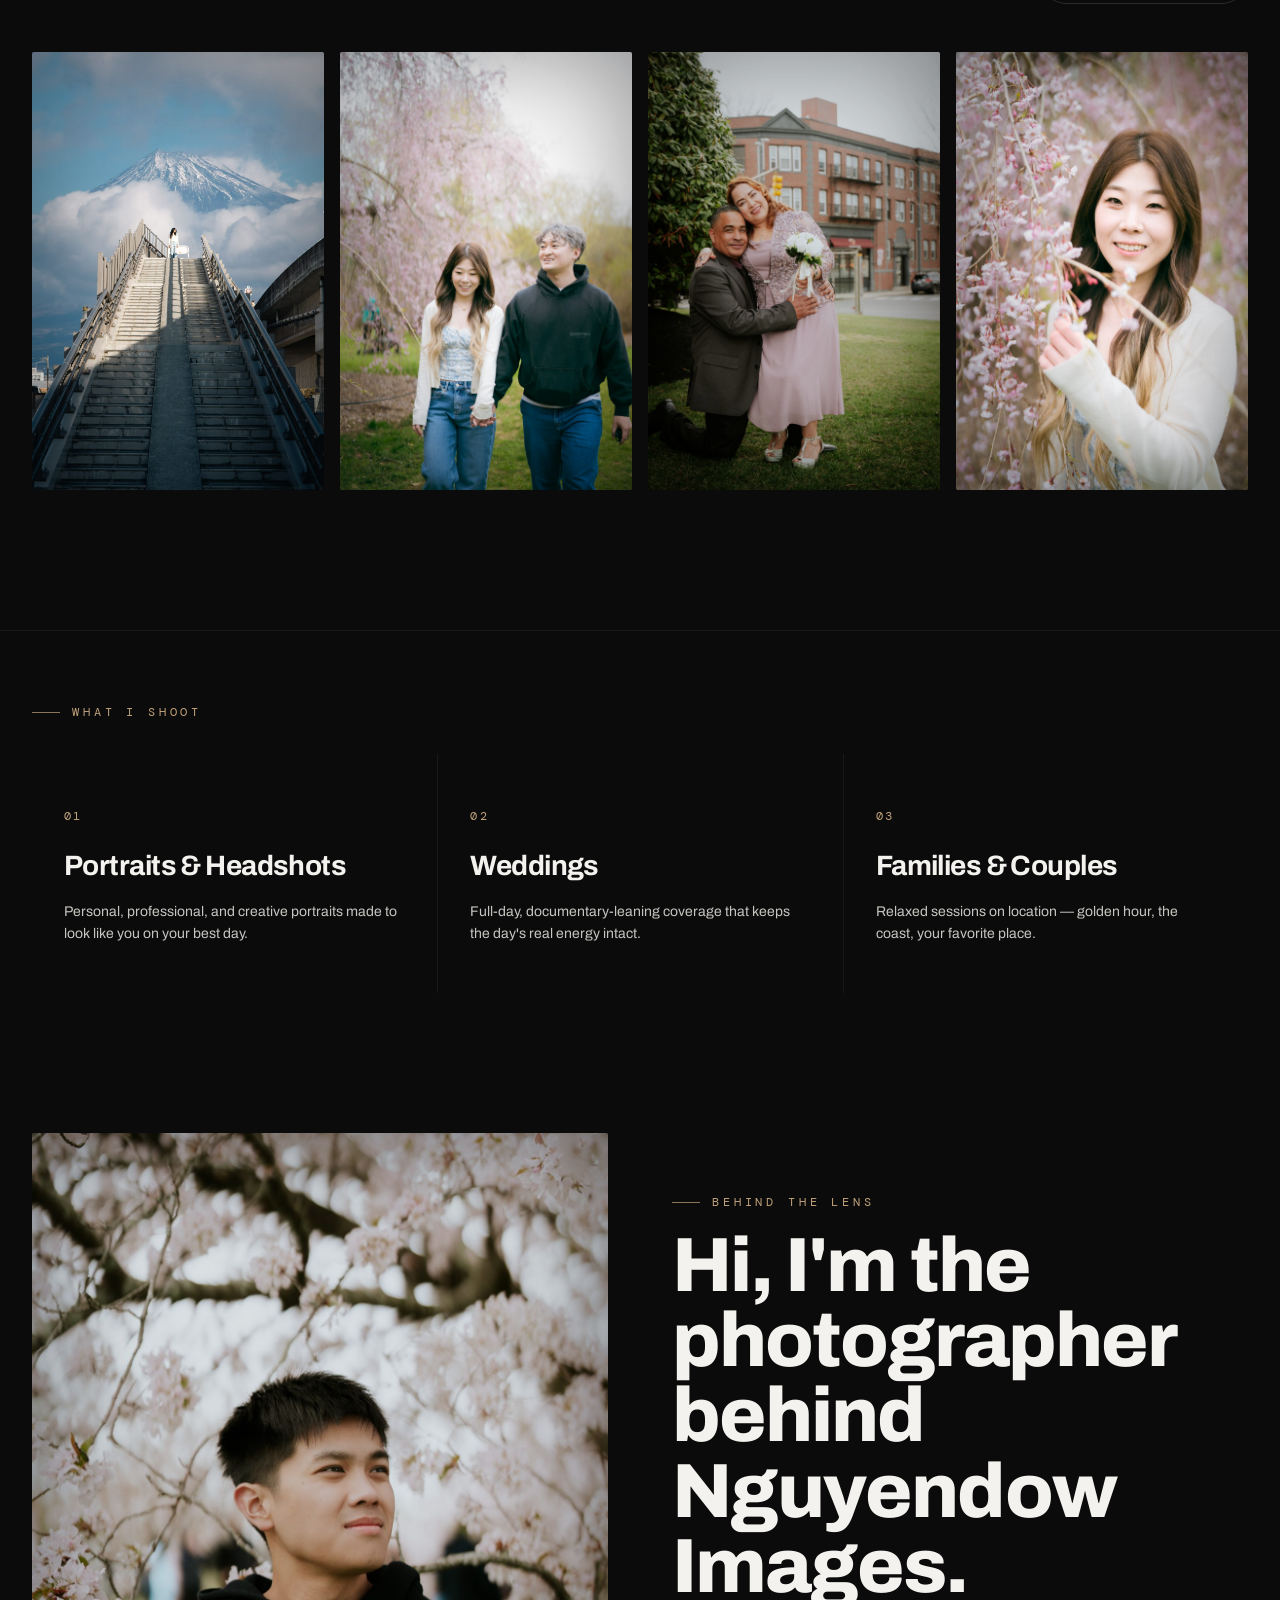
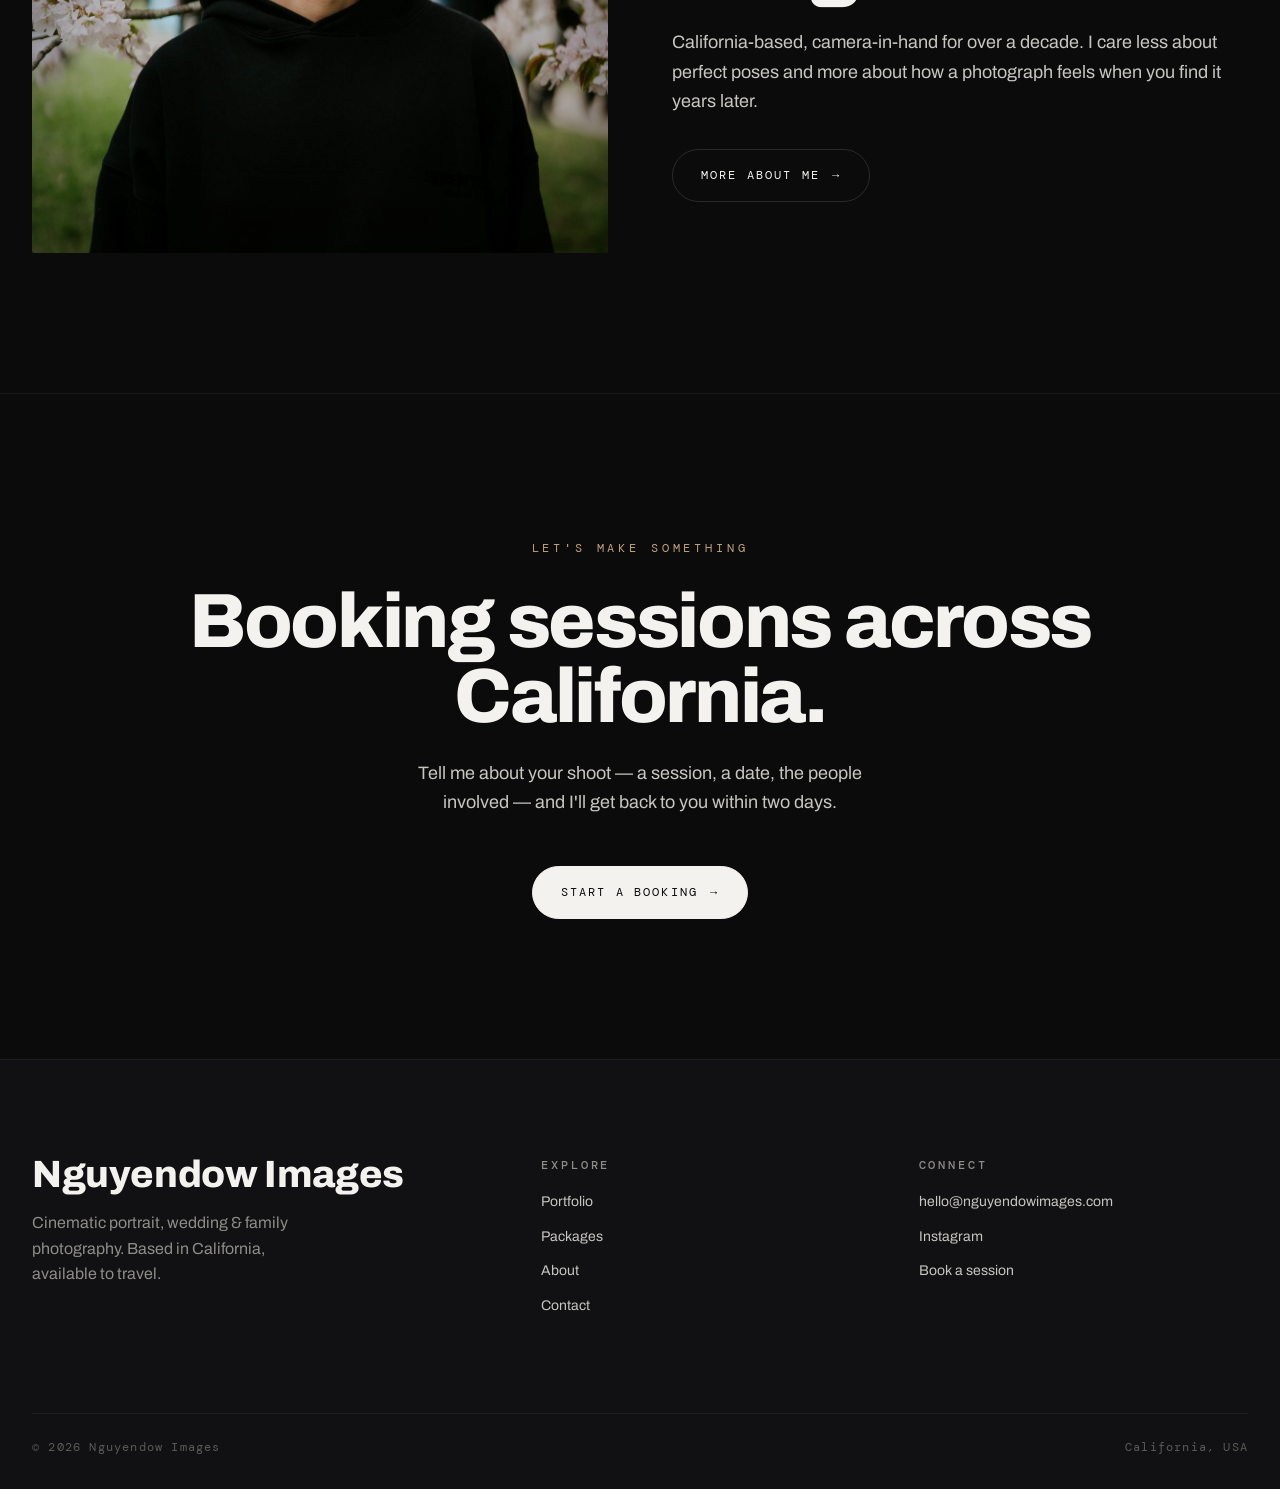
==== commit 51959b67: "Update index.html" ====
--- a/index.html
+++ b/index.html
@@ -80,7 +80,7 @@
 
 <!-- HERO -->
 <header class="hero" data-screen-label="Landing — Hero">
-  <div class="hero-bg"><img src="images/family1.jpg" alt="" style="object-position: 50% 22%;" /></div>
+  <div class="hero-bg"><img src="images/front.jpg" alt="" style="object-position: 50% 22%;" /></div>
   <div class="hero-inner">
     <span class="eyebrow">Portraits · Weddings · Families — California</span>
     <h1 class="display">Frames worth <em>keeping.</em></h1>
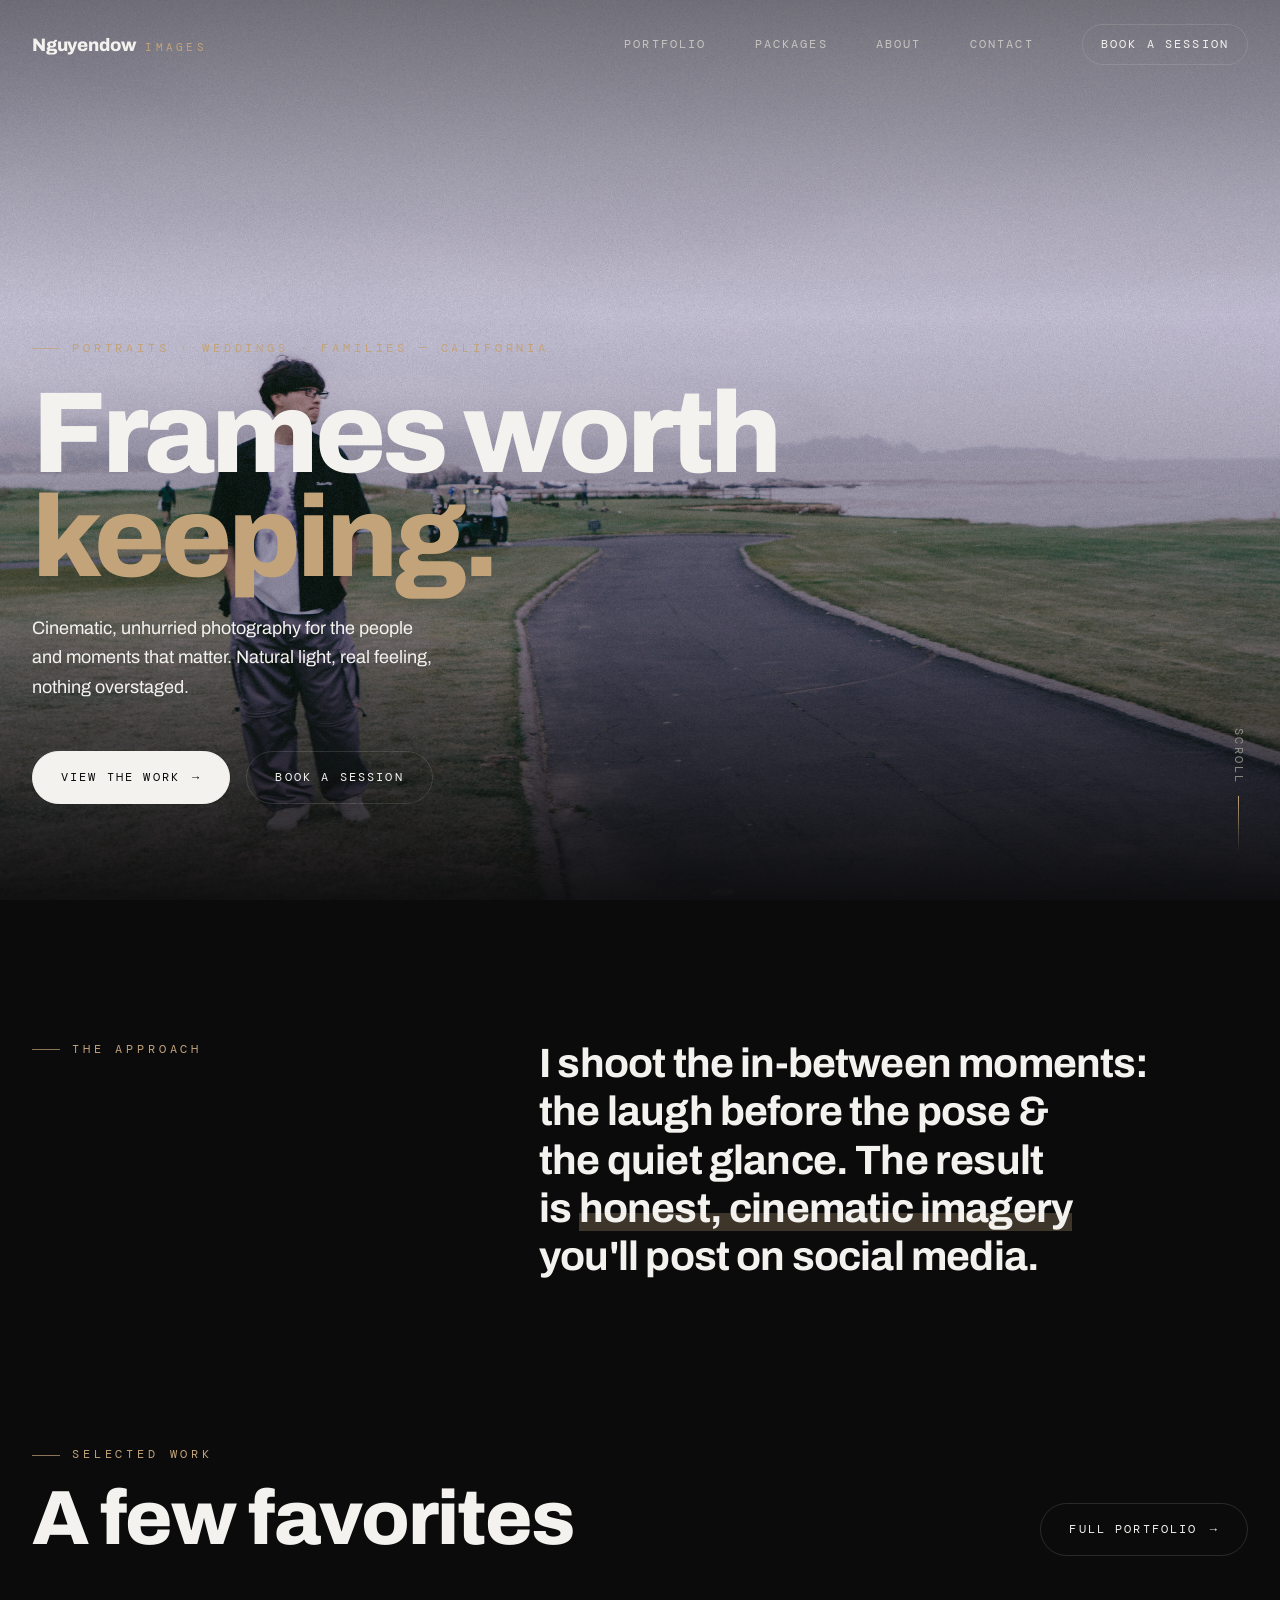
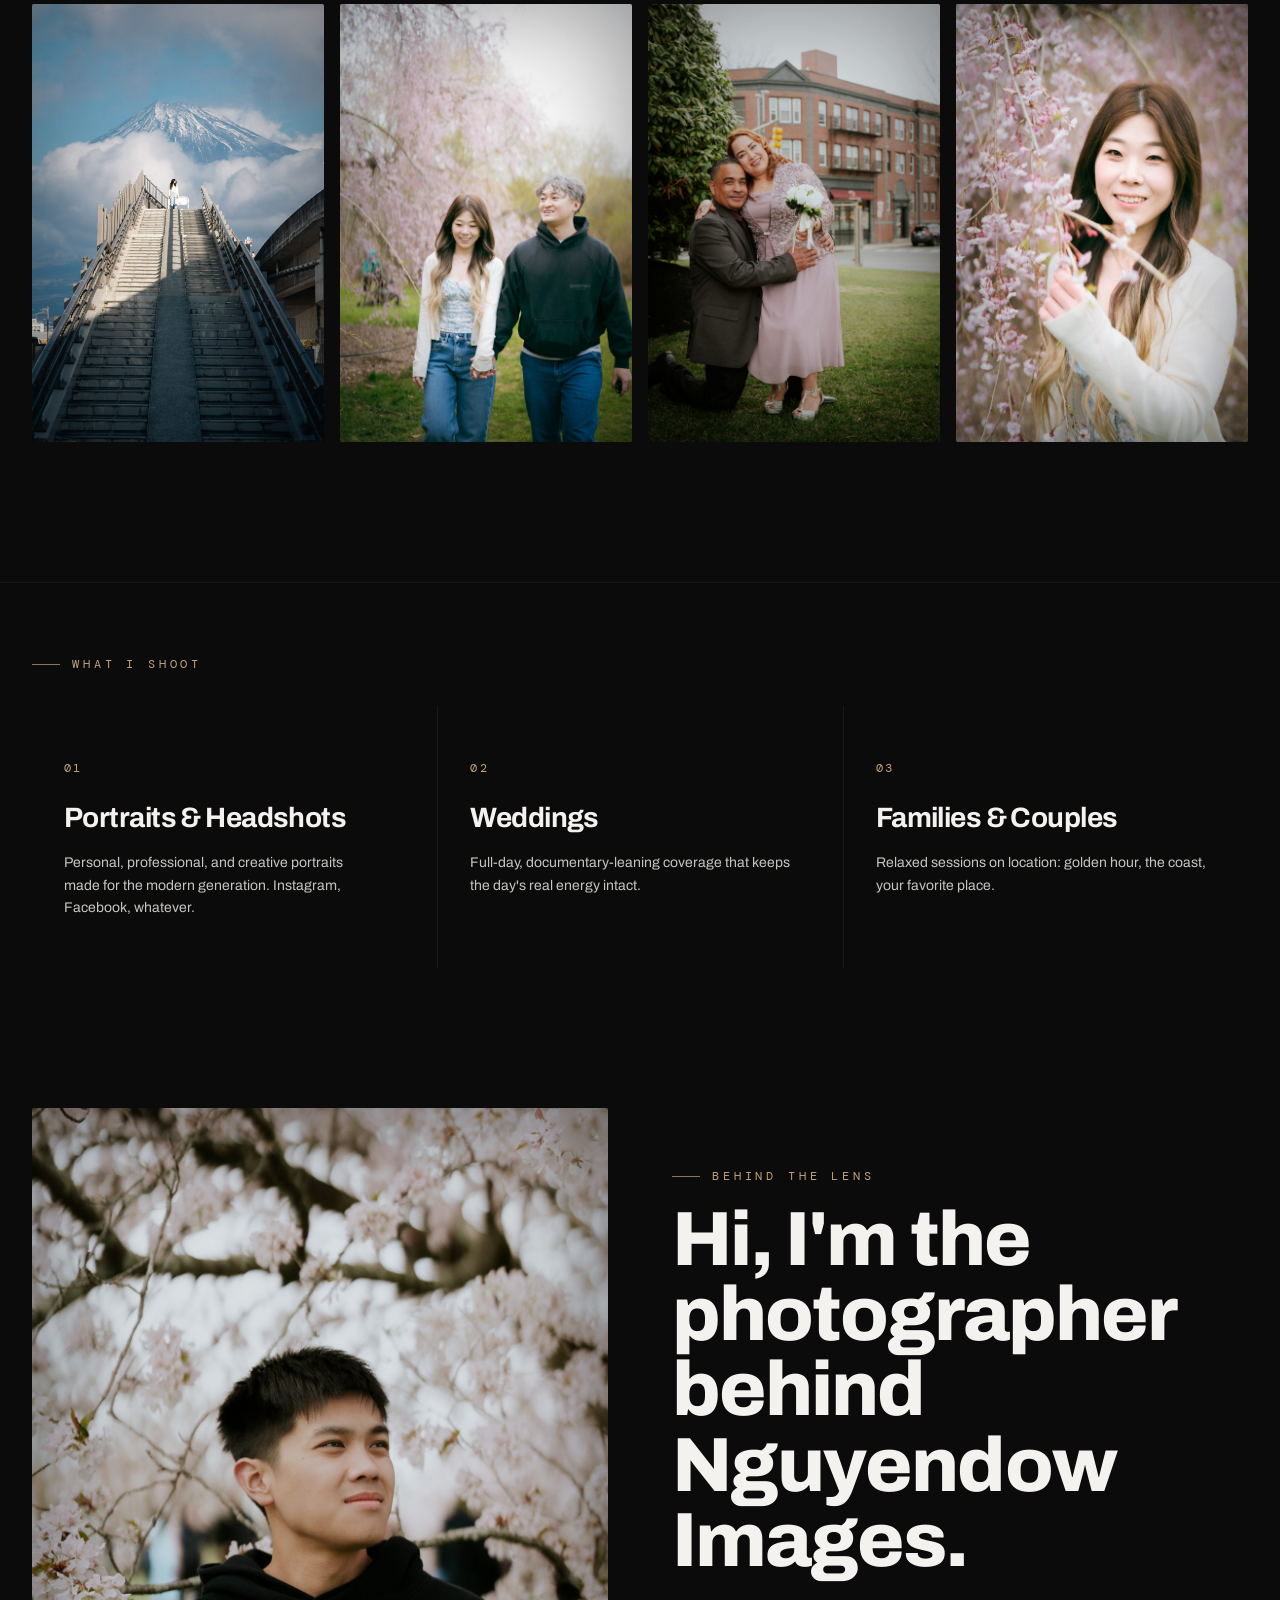
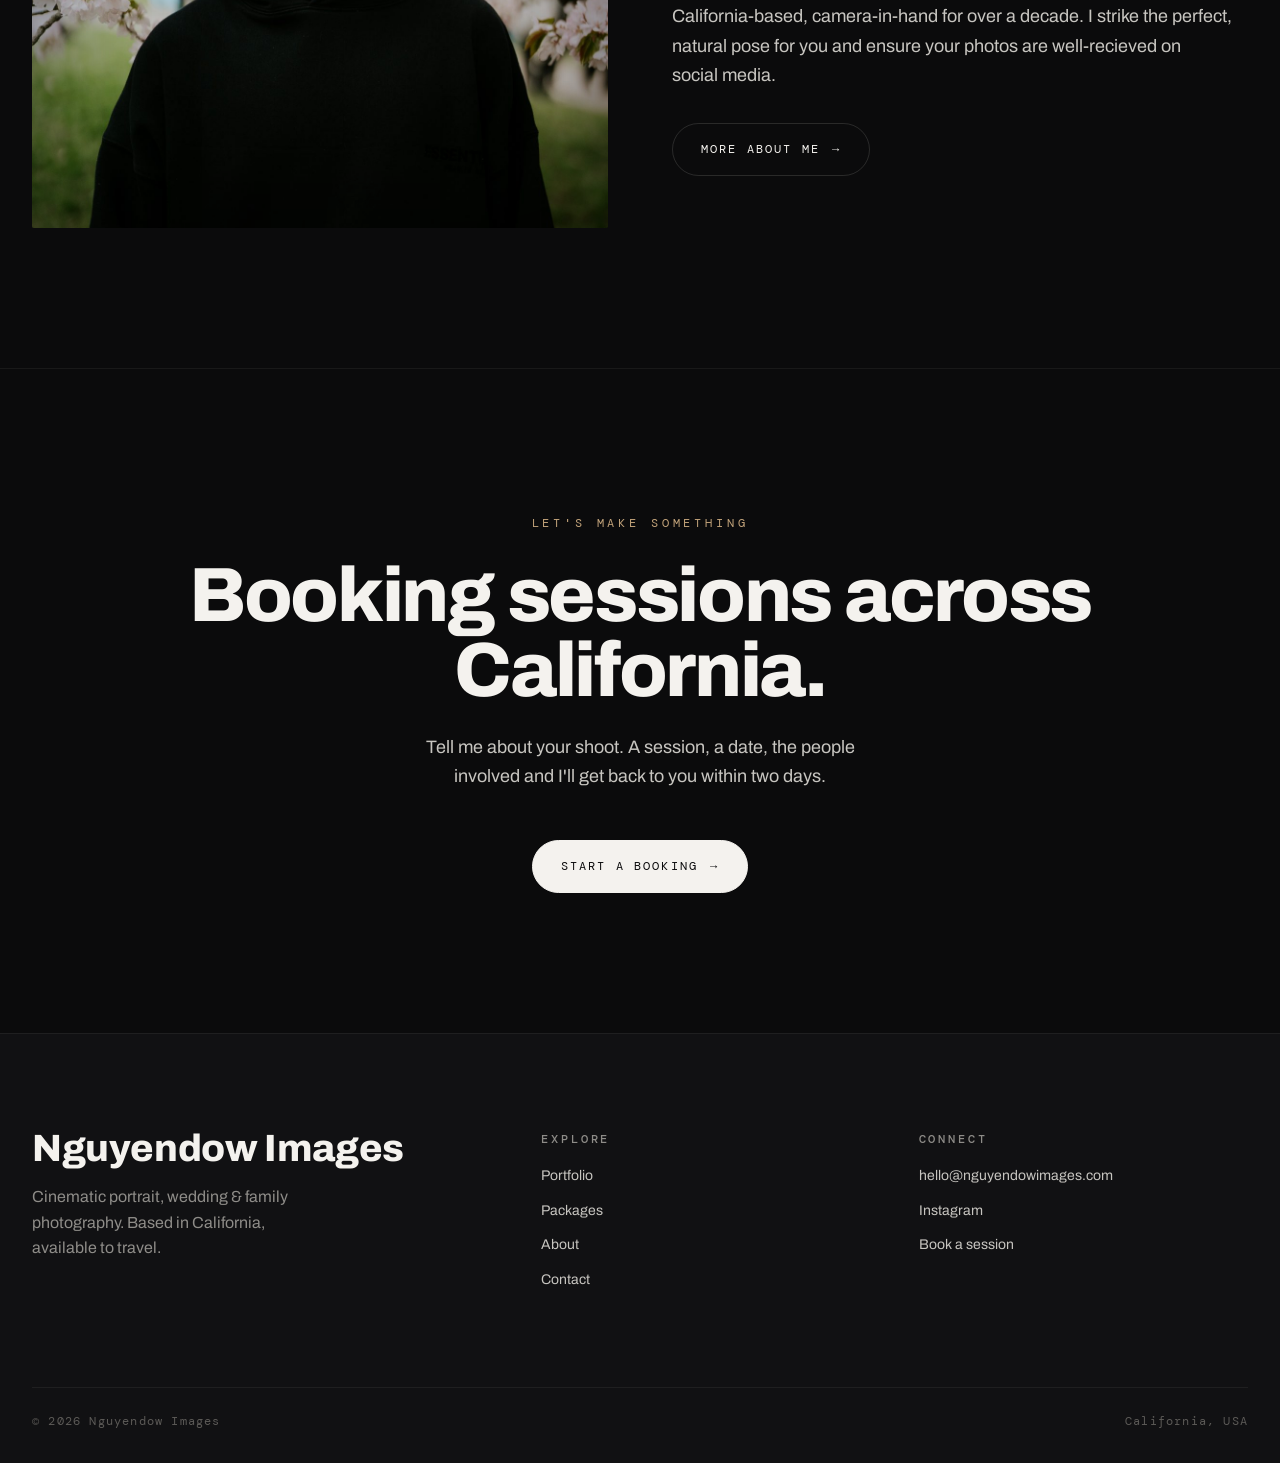
==== commit 0f4ae06a: "Update index.html" ====
--- a/index.html
+++ b/index.html
@@ -97,7 +97,7 @@
 <section class="section">
   <div class="wrap statement reveal">
     <span class="eyebrow">The approach</span>
-    <p class="big">I shoot the in-between moments — the laugh before the pose, the quiet glance, the light just before it goes. The result is <mark>honest, cinematic imagery</mark> you'll still love decades from now.</p>
+    <p class="big">I shoot the in-between moments: the laugh before the pose & the quiet glance. The result is <mark>honest, cinematic imagery</mark> you'll post on social media.</p>
   </div>
 </section>
 
@@ -129,7 +129,7 @@
     <div class="svc">
       <span class="num">01</span>
       <h3>Portraits &amp; Headshots</h3>
-      <p>Personal, professional, and creative portraits made to look like you on your best day.</p>
+      <p>Personal, professional, and creative portraits made for the modern generation. Instagram, Facebook, whatever.</p>
     </div>
     <div class="svc">
       <span class="num">02</span>
@@ -139,7 +139,7 @@
     <div class="svc">
       <span class="num">03</span>
       <h3>Families &amp; Couples</h3>
-      <p>Relaxed sessions on location — golden hour, the coast, your favorite place.</p>
+      <p>Relaxed sessions on location: golden hour, the coast, your favorite place.</p>
     </div>
   </div>
 </section>
@@ -151,7 +151,7 @@
     <div class="reveal">
       <span class="eyebrow">Behind the lens</span>
       <h2 class="section-title" style="margin: var(--sp-4) 0 var(--sp-5);">Hi, I'm the photographer behind Nguyendow Images.</h2>
-      <p class="lead">California-based, camera-in-hand for over a decade. I care less about perfect poses and more about how a photograph feels when you find it years later.</p>
+      <p class="lead">California-based, camera-in-hand for over a decade. I strike the perfect, natural pose for you and ensure your photos are well-recieved on social media.</p>
       <a href="about.html" class="btn ghost" style="margin-top: var(--sp-4);">More about me <span class="arr">→</span></a>
     </div>
   </div>
@@ -162,7 +162,7 @@
   <div class="wrap reveal">
     <span class="eyebrow no-rule" style="justify-content:center;">Let's make something</span>
     <h2 style="margin-top: var(--sp-5);">Booking sessions across California.</h2>
-    <p class="lead">Tell me about your shoot — a session, a date, the people involved — and I'll get back to you within two days.</p>
+    <p class="lead">Tell me about your shoot. A session, a date, the people involved and I'll get back to you within two days.</p>
     <a href="contact.html" class="btn" style="margin-top: var(--sp-6);">Start a booking <span class="arr">→</span></a>
   </div>
 </section>
